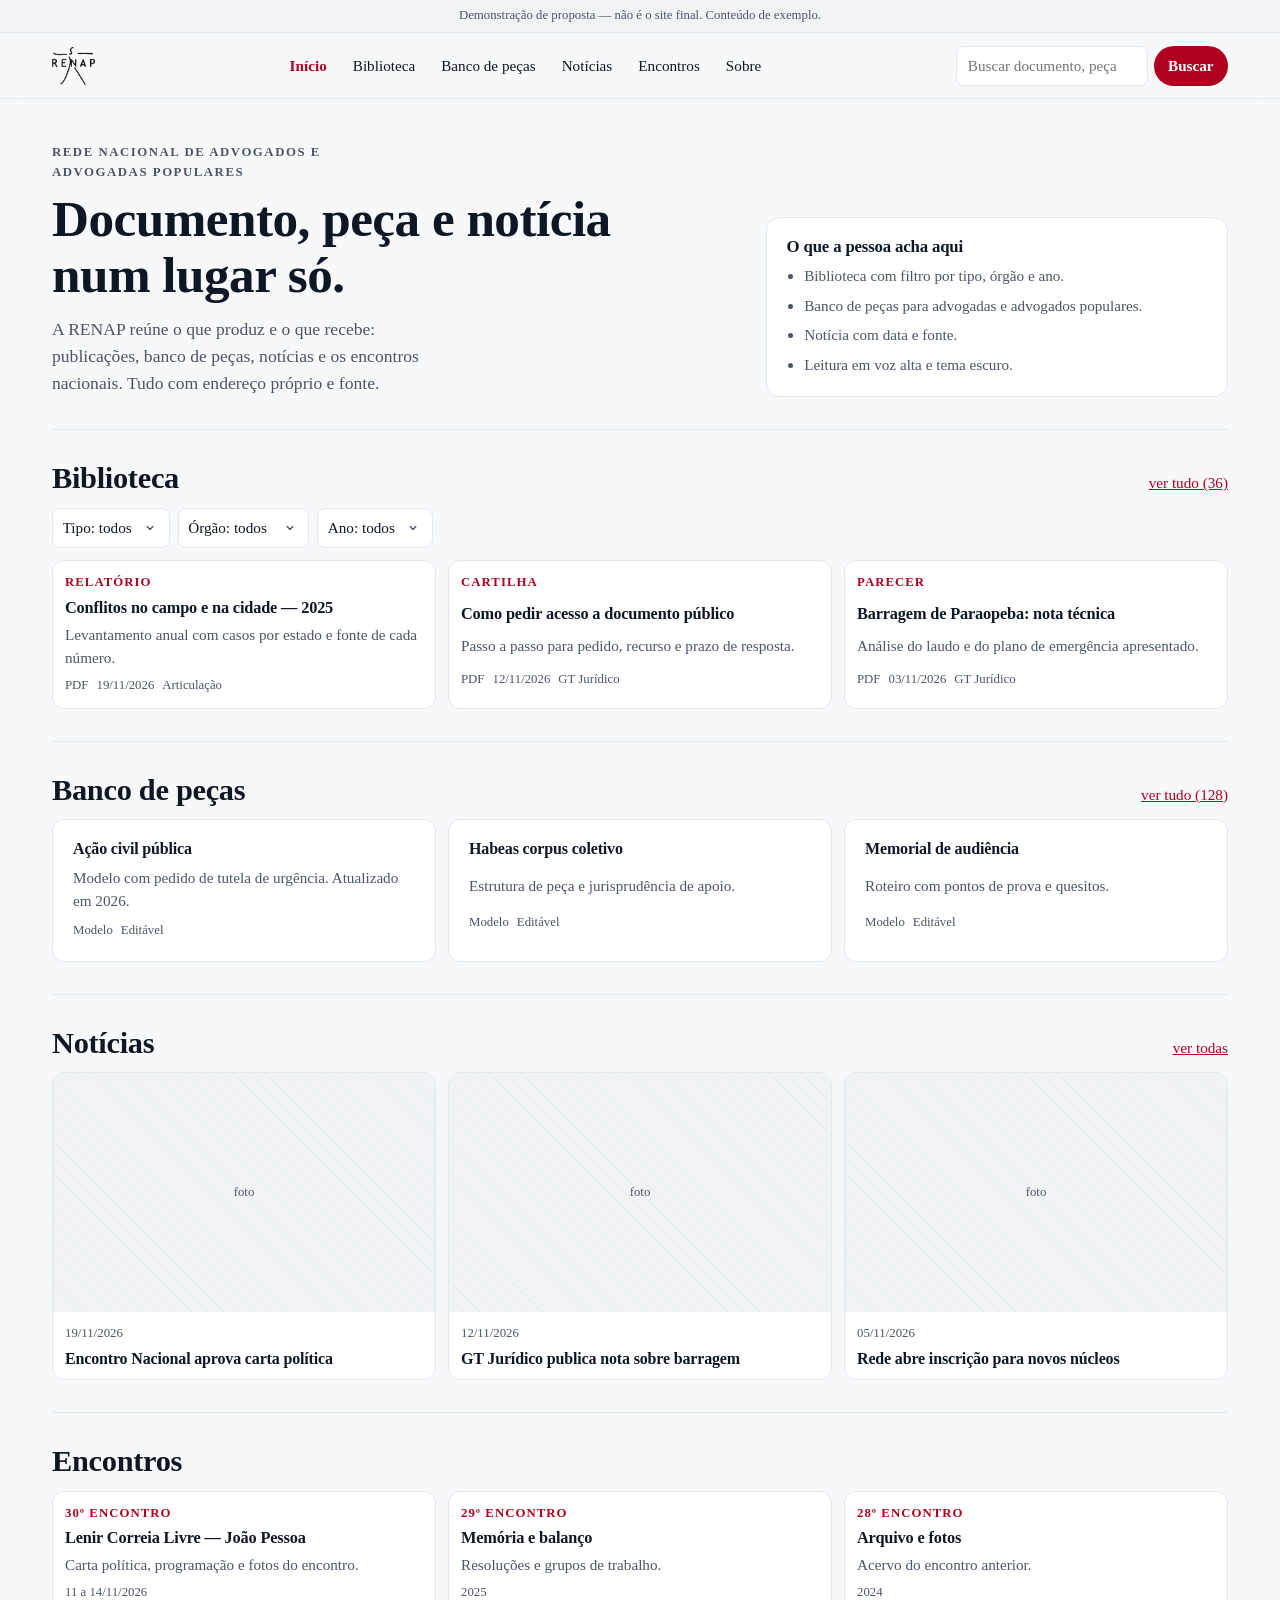
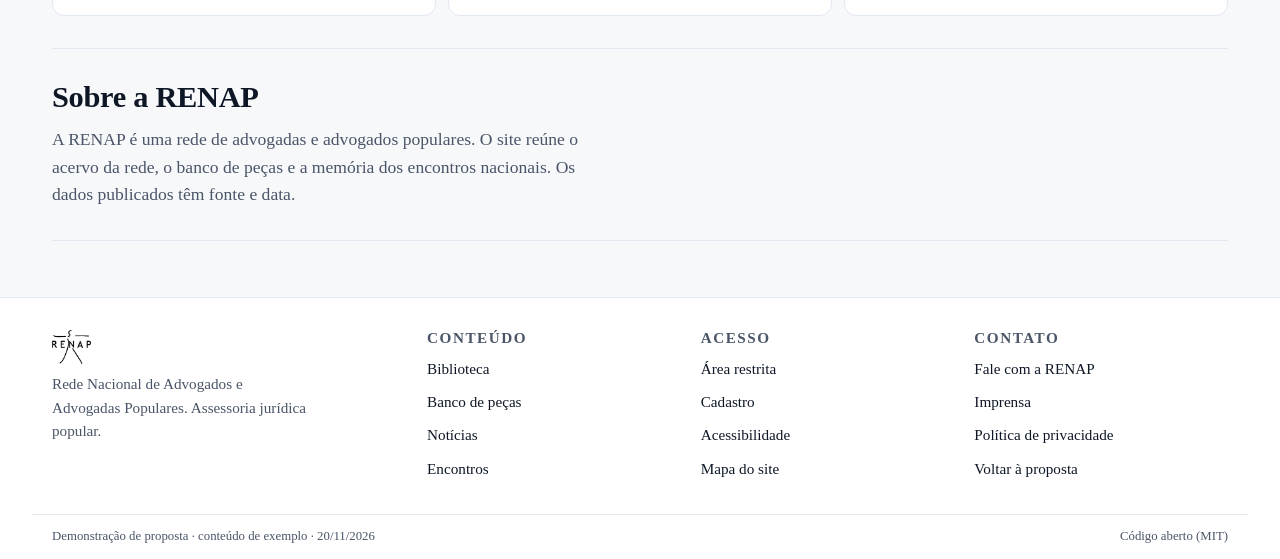
==== proposta-home.html @ 6e1b79f9 "Proposta de home no fim, com os requisitos medidos - nova página proposta-home.html: navbar com seis" ====
<!doctype html>
<html lang="pt-BR" data-theme="light">
<head>
<meta charset="utf-8" />
<meta name="viewport" content="width=device-width, initial-scale=1" />
<title>Proposta de home — RENAP</title>
<meta name="description" content="Demonstração de página inicial para o novo site da RENAP: navegação, biblioteca, banco de peças, notícias e rodapé." />
<link rel="icon" href="data:," />
<link rel="stylesheet" href="fontes/fontshare.css" />
<link rel="stylesheet" href="temas/temas.css" />
<link rel="stylesheet" href="temas/renap.css" />
<link rel="stylesheet" href="componentes/select.css" />

<style>
/* ═══ PROPOSTA DE HOME — demonstração ═════════════════════════════════════
   Por que existe: mostrar em uma página o que a proposta quer dizer com
   navegação, biblioteca, banco de peças e rodapé. Não é o site final.
   Tokens do design system; nada de cor solta. */
:root {
  --t-h1: clamp(1.9rem, 5vw, 3.2rem);
  --t-h2: clamp(1.3rem, 3vw, 1.9rem);
  --t-corpo: clamp(1rem, 2vw, 1.1rem);
  --t-peq: clamp(.85rem, 1.8vw, .95rem);
  --t-min: .8rem;
  --e1: 4px; --e2: 8px; --e3: 12px; --e4: 20px; --e5: 32px; --e6: 56px;
  --curva: cubic-bezier(.2, 0, 0, 1);
}
* { box-sizing: border-box; }
body {
  margin: 0; background: var(--cp-bg); color: var(--cp-text);
  font-size: var(--t-corpo); line-height: 1.55;
  font-family: var(--font-body);
}
h1, h2, h3 { font-family: var(--font-display); margin: 0; line-height: 1.1; letter-spacing: -.01em; }
p { margin: 0; }
a { color: var(--cp-primary); }
img { max-width: 100%; display: block; }
:focus-visible { outline: 3px solid var(--cp-focus); outline-offset: 3px; border-radius: 4px; }

.pular {
  position: absolute; left: -9999px; top: 8px; z-index: 100;
  background: var(--cp-primary); color: var(--cp-primary-ink);
  padding: 10px 16px; border-radius: 8px;
}
.pular:focus { left: 12px; }

/* Barra de aviso: o site está em revisão. */
.aviso-topo {
  background: var(--cp-surface-2); color: var(--cp-text-soft);
  font-size: var(--t-min); text-align: center; padding: 6px 12px;
  border-bottom: 1px solid var(--cp-border);
}

/* Navbar */
.topo {
  position: sticky; top: 0; z-index: 30;
  background: color-mix(in srgb, var(--cp-bg) 94%, transparent);
  border-bottom: 1px solid var(--cp-border);
  backdrop-filter: blur(8px);
}
.topo__interno {
  max-width: 76rem; margin: 0 auto; padding: var(--e3) var(--e4);
  display: flex; align-items: center; gap: var(--e4); flex-wrap: wrap;
}
.topo__marca { display: inline-flex; align-items: center; gap: var(--e2); text-decoration: none; color: var(--cp-text); }
.topo__marca img { height: 38px; width: auto; }
.topo__marca strong { font-family: var(--font-display); font-size: 1.05rem; }
.topo__links { display: none; gap: var(--e1); margin-left: auto; }
@media (min-width: 900px) { .topo__links { display: flex; } }
.topo__links a {
  color: var(--cp-text); text-decoration: none; font-size: var(--t-peq);
  padding: 9px 11px; border-radius: 8px;
}
.topo__links a:hover { background: var(--cp-surface-2); }
.topo__links a[aria-current="page"] { color: var(--cp-primary); font-weight: 700; }
.topo__acoes { display: flex; align-items: center; gap: var(--e2); margin-left: auto; }
.topo__busca { display: flex; align-items: center; gap: 6px; }
.topo__busca input {
  font: inherit; font-size: var(--t-peq); min-height: 40px; width: 12rem; max-width: 40vw;
  padding: .4rem .7rem; border: 1px solid var(--cp-border); border-radius: 8px;
  background-color: var(--cp-surface); color: var(--cp-text);
}
.topo__busca button, .botao {
  font: inherit; font-size: var(--t-peq); font-weight: 700; min-height: 40px;
  padding: .45rem .9rem; border-radius: 999px; border: 0; cursor: pointer;
  background: var(--cp-primary); color: var(--cp-primary-ink);
}
.botao.secundario { background: var(--cp-surface); color: var(--cp-text); border: 1px solid var(--cp-border); }
.topo__menu {
  font: inherit; min-height: 40px; width: 40px; border-radius: 8px;
  border: 1px solid var(--cp-border); background: var(--cp-surface); color: var(--cp-text);
  cursor: pointer;
}
@media (min-width: 900px) { .topo__menu { display: none; } }
.topo__gaveta { display: none; border-top: 1px solid var(--cp-border); padding: var(--e2) var(--e4); }
.topo__gaveta[data-aberta="true"] { display: grid; gap: 2px; }
.topo__gaveta a { text-decoration: none; color: var(--cp-text); padding: 10px 8px; border-radius: 8px; }
.topo__gaveta a:hover { background: var(--cp-surface-2); }

/* Conteúdo */
main { max-width: 76rem; margin: 0 auto; padding: var(--e5) var(--e4) var(--e6); }
.olho {
  font-size: var(--t-min); text-transform: uppercase; letter-spacing: .12em;
  color: var(--cp-text-soft); font-weight: 700; margin-bottom: var(--e2);
}
.hero { display: grid; gap: var(--e4); padding-bottom: var(--e5); border-bottom: 1px solid var(--cp-border); }
@media (min-width: 900px) { .hero { grid-template-columns: 1.2fr .8fr; align-items: end; } }
.hero h1 { font-size: var(--t-h1); max-width: 22ch; }
.hero p { color: var(--cp-text-soft); max-width: 46ch; margin-top: var(--e3); }
.hero__cartao {
  border: 1px solid var(--cp-border); border-radius: 14px; background: var(--cp-surface);
  padding: var(--e4);
}
.hero__cartao h2 { font-size: 1.05rem; margin-bottom: var(--e2); }
.hero__cartao ul { margin: 0; padding-left: 1.1rem; color: var(--cp-text-soft); font-size: var(--t-peq); display: grid; gap: 6px; }

.secao { padding: var(--e5) 0; border-bottom: 1px solid var(--cp-border); }
.secao__topo { display: flex; align-items: baseline; gap: var(--e3); flex-wrap: wrap; margin-bottom: var(--e3); }
.secao__topo h2 { font-size: var(--t-h2); }
.secao__topo a { font-size: var(--t-peq); margin-left: auto; }

/* Biblioteca: filtros + lista */
.filtros { display: flex; flex-wrap: wrap; gap: var(--e2); margin-bottom: var(--e3); }
.filtros select {
  font: inherit; font-size: var(--t-peq); min-height: 40px;
  padding: .4rem 2.25rem .4rem .6rem; border-radius: 8px;
  border: 1px solid var(--cp-border); background-color: var(--cp-surface); color: var(--cp-text);
}
.docs { display: grid; gap: var(--e3); }
@media (min-width: 700px) { .docs { grid-template-columns: repeat(2, minmax(0, 1fr)); } }
@media (min-width: 1050px) { .docs { grid-template-columns: repeat(3, minmax(0, 1fr)); } }
.doc {
  border: 1px solid var(--cp-border); border-radius: 12px; background: var(--cp-surface);
  padding: var(--e3); display: grid; gap: 6px; text-decoration: none; color: var(--cp-text);
  transition: border-color .18s var(--curva), transform .18s var(--curva);
}
.doc:hover { border-color: var(--cp-primary); transform: translateY(-1px); }
.doc__tipo {
  font-size: var(--t-min); font-weight: 700; letter-spacing: .08em; text-transform: uppercase;
  color: var(--cp-primary);
}
.doc h3 { font-size: 1.02rem; }
.doc p { font-size: var(--t-peq); color: var(--cp-text-soft); }
.doc__meta { font-size: var(--t-min); color: var(--cp-text-soft); display: flex; gap: var(--e2); flex-wrap: wrap; }

/* Notícias */
.noticias { display: grid; gap: var(--e3); }
@media (min-width: 800px) { .noticias { grid-template-columns: repeat(3, minmax(0, 1fr)); } }
.noticia {
  border: 1px solid var(--cp-border); border-radius: 12px; overflow: hidden;
  background: var(--cp-surface); display: grid; text-decoration: none; color: var(--cp-text);
}
.noticia__foto {
  aspect-ratio: 16 / 10; background: var(--cp-surface-2);
  background-image: repeating-linear-gradient(45deg, transparent 0 10px, color-mix(in srgb, var(--cp-border) 55%, transparent) 10px 11px);
  display: grid; place-items: center; color: var(--cp-text-soft); font-size: var(--t-min);
}
.noticia__corpo { padding: var(--e3); display: grid; gap: 6px; }
.noticia h3 { font-size: 1rem; }
.noticia span { font-size: var(--t-min); color: var(--cp-text-soft); }

/* Peças */
.pecas { display: grid; gap: var(--e3); }
@media (min-width: 800px) { .pecas { grid-template-columns: repeat(3, minmax(0, 1fr)); } }
.peca {
  border: 1px solid var(--cp-border); border-radius: 12px; background: var(--cp-surface);
  padding: var(--e4); display: grid; gap: var(--e2);
}
.peca h3 { font-size: 1rem; }
.peca p { font-size: var(--t-peq); color: var(--cp-text-soft); }

/* Rodapé */
.rodape { border-top: 1px solid var(--cp-border); background: var(--cp-surface); }
.rodape__interno {
  max-width: 76rem; margin: 0 auto; padding: var(--e5) var(--e4);
  display: grid; gap: var(--e4);
}
@media (min-width: 760px) { .rodape__interno { grid-template-columns: 1.4fr 1fr 1fr 1fr; } }
.rodape h3 { font-size: var(--t-peq); text-transform: uppercase; letter-spacing: .1em; color: var(--cp-text-soft); margin-bottom: var(--e2); }
.rodape ul { list-style: none; margin: 0; padding: 0; display: grid; gap: 6px; }
.rodape a { color: var(--cp-text); text-decoration: none; font-size: var(--t-peq); }
.rodape a:hover { text-decoration: underline; }
.rodape__base {
  border-top: 1px solid var(--cp-border);
  padding: var(--e3) var(--e4); max-width: 76rem; margin: 0 auto;
  font-size: var(--t-min); color: var(--cp-text-soft);
  display: flex; gap: var(--e3); flex-wrap: wrap; justify-content: space-between;
}
.rodape__marca { display: flex; align-items: center; gap: var(--e2); margin-bottom: var(--e2); }
.rodape__marca img { height: 34px; width: auto; }
</style>
</head>
<body>
<a class="pular" href="#conteudo">Pular para o conteúdo</a>

<p class="aviso-topo">Demonstração de proposta — não é o site final. Conteúdo de exemplo.</p>

<header class="topo">
  <div class="topo__interno">
    <a class="topo__marca" href="index.html">
      <img src="assets/logo-renap-claro.png" alt="RENAP" />
    </a>
    <nav class="topo__links" aria-label="Navegação principal">
      <a href="#" aria-current="page">Início</a>
      <a href="#biblioteca">Biblioteca</a>
      <a href="#pecas">Banco de peças</a>
      <a href="#noticias">Notícias</a>
      <a href="#encontros">Encontros</a>
      <a href="#sobre">Sobre</a>
    </nav>
    <div class="topo__acoes">
      <form class="topo__busca" role="search" onsubmit="return false;">
        <label for="busca" class="pular">Buscar no site</label>
        <input id="busca" type="search" placeholder="Buscar documento, peça ou notícia" />
        <button type="submit">Buscar</button>
      </form>
      <button class="topo__menu" type="button" data-menu aria-expanded="false" aria-controls="gaveta">☰</button>
    </div>
  </div>
  <div class="topo__gaveta" id="gaveta" data-aberta="false">
    <a href="#biblioteca">Biblioteca</a>
    <a href="#pecas">Banco de peças</a>
    <a href="#noticias">Notícias</a>
    <a href="#encontros">Encontros</a>
    <a href="#sobre">Sobre</a>
  </div>
</header>

<main id="conteudo">

  <section class="hero">
    <div>
      <p class="olho">Rede Nacional de Advogados e Advogadas Populares</p>
      <h1>Documento, peça e notícia num lugar só.</h1>
      <p>
        A RENAP reúne o que produz e o que recebe: publicações, banco de peças,
        notícias e os encontros nacionais. Tudo com endereço próprio e fonte.
      </p>
    </div>
    <div class="hero__cartao">
      <h2>O que a pessoa acha aqui</h2>
      <ul>
        <li>Biblioteca com filtro por tipo, órgão e ano.</li>
        <li>Banco de peças para advogadas e advogados populares.</li>
        <li>Notícia com data e fonte.</li>
        <li>Leitura em voz alta e tema escuro.</li>
      </ul>
    </div>
  </section>

  <section class="secao" id="biblioteca" aria-labelledby="titulo-biblioteca">
    <div class="secao__topo">
      <h2 id="titulo-biblioteca">Biblioteca</h2>
      <a href="#">ver tudo (36)</a>
    </div>
    <div class="filtros">
      <label class="pular" for="f-tipo">Tipo</label>
      <select id="f-tipo"><option>Tipo: todos</option><option>Cartilha</option><option>Relatório</option><option>Parecer</option></select>
      <label class="pular" for="f-orgao">Órgão</label>
      <select id="f-orgao"><option>Órgão: todos</option><option>Articulação</option><option>GT Jurídico</option><option>Comunicação</option></select>
      <label class="pular" for="f-ano">Ano</label>
      <select id="f-ano"><option>Ano: todos</option><option>2026</option><option>2025</option></select>
    </div>
    <div class="docs">
      <a class="doc" href="#">
        <span class="doc__tipo">Relatório</span>
        <h3>Conflitos no campo e na cidade — 2025</h3>
        <p>Levantamento anual com casos por estado e fonte de cada número.</p>
        <span class="doc__meta"><span>PDF</span><span>19/11/2026</span><span>Articulação</span></span>
      </a>
      <a class="doc" href="#">
        <span class="doc__tipo">Cartilha</span>
        <h3>Como pedir acesso a documento público</h3>
        <p>Passo a passo para pedido, recurso e prazo de resposta.</p>
        <span class="doc__meta"><span>PDF</span><span>12/11/2026</span><span>GT Jurídico</span></span>
      </a>
      <a class="doc" href="#">
        <span class="doc__tipo">Parecer</span>
        <h3>Barragem de Paraopeba: nota técnica</h3>
        <p>Análise do laudo e do plano de emergência apresentado.</p>
        <span class="doc__meta"><span>PDF</span><span>03/11/2026</span><span>GT Jurídico</span></span>
      </a>
    </div>
  </section>

  <section class="secao" id="pecas" aria-labelledby="titulo-pecas">
    <div class="secao__topo">
      <h2 id="titulo-pecas">Banco de peças</h2>
      <a href="#">ver tudo (128)</a>
    </div>
    <div class="pecas">
      <div class="peca"><h3>Ação civil pública</h3><p>Modelo com pedido de tutela de urgência. Atualizado em 2026.</p><span class="doc__meta"><span>Modelo</span><span>Editável</span></span></div>
      <div class="peca"><h3>Habeas corpus coletivo</h3><p>Estrutura de peça e jurisprudência de apoio.</p><span class="doc__meta"><span>Modelo</span><span>Editável</span></span></div>
      <div class="peca"><h3>Memorial de audiência</h3><p>Roteiro com pontos de prova e quesitos.</p><span class="doc__meta"><span>Modelo</span><span>Editável</span></span></div>
    </div>
  </section>

  <section class="secao" id="noticias" aria-labelledby="titulo-noticias">
    <div class="secao__topo">
      <h2 id="titulo-noticias">Notícias</h2>
      <a href="#">ver todas</a>
    </div>
    <div class="noticias">
      <a class="noticia" href="#"><div class="noticia__foto" role="img" aria-label="Foto de assembleia">foto</div><div class="noticia__corpo"><span>19/11/2026</span><h3>Encontro Nacional aprova carta política</h3></div></a>
      <a class="noticia" href="#"><div class="noticia__foto" role="img" aria-label="Foto de reunião">foto</div><div class="noticia__corpo"><span>12/11/2026</span><h3>GT Jurídico publica nota sobre barragem</h3></div></a>
      <a class="noticia" href="#"><div class="noticia__foto" role="img" aria-label="Foto de plenária">foto</div><div class="noticia__corpo"><span>05/11/2026</span><h3>Rede abre inscrição para novos núcleos</h3></div></a>
    </div>
  </section>

  <section class="secao" id="encontros" aria-labelledby="titulo-encontros">
    <div class="secao__topo"><h2 id="titulo-encontros">Encontros</h2></div>
    <div class="docs">
      <a class="doc" href="#"><span class="doc__tipo">30º Encontro</span><h3>Lenir Correia Livre — João Pessoa</h3><p>Carta política, programação e fotos do encontro.</p><span class="doc__meta"><span>11 a 14/11/2026</span></span></a>
      <a class="doc" href="#"><span class="doc__tipo">29º Encontro</span><h3>Memória e balanço</h3><p>Resoluções e grupos de trabalho.</p><span class="doc__meta"><span>2025</span></span></a>
      <a class="doc" href="#"><span class="doc__tipo">28º Encontro</span><h3>Arquivo e fotos</h3><p>Acervo do encontro anterior.</p><span class="doc__meta"><span>2024</span></span></a>
    </div>
  </section>

  <section class="secao" id="sobre" aria-labelledby="titulo-sobre">
    <div class="secao__topo"><h2 id="titulo-sobre">Sobre a RENAP</h2></div>
    <p style="max-width:60ch;color:var(--cp-text-soft)">
      A RENAP é uma rede de advogadas e advogados populares. O site reúne o acervo
      da rede, o banco de peças e a memória dos encontros nacionais. Os dados
      publicados têm fonte e data.
    </p>
  </section>

</main>

<footer class="rodape">
  <div class="rodape__interno">
    <div>
      <div class="rodape__marca">
        <img src="assets/logo-renap-claro.png" alt="RENAP" />
      </div>
      <p style="font-size:var(--t-peq);color:var(--cp-text-soft);max-width:34ch">
        Rede Nacional de Advogados e Advogadas Populares. Assessoria jurídica popular.
      </p>
    </div>
    <div>
      <h3>Conteúdo</h3>
      <ul>
        <li><a href="#biblioteca">Biblioteca</a></li>
        <li><a href="#pecas">Banco de peças</a></li>
        <li><a href="#noticias">Notícias</a></li>
        <li><a href="#encontros">Encontros</a></li>
      </ul>
    </div>
    <div>
      <h3>Acesso</h3>
      <ul>
        <li><a href="#">Área restrita</a></li>
        <li><a href="#">Cadastro</a></li>
        <li><a href="#">Acessibilidade</a></li>
        <li><a href="#">Mapa do site</a></li>
      </ul>
    </div>
    <div>
      <h3>Contato</h3>
      <ul>
        <li><a href="#">Fale com a RENAP</a></li>
        <li><a href="#">Imprensa</a></li>
        <li><a href="#">Política de privacidade</a></li>
        <li><a href="index.html">Voltar à proposta</a></li>
      </ul>
    </div>
  </div>
  <div class="rodape__base">
    <span>Demonstração de proposta · conteúdo de exemplo · 20/11/2026</span>
    <span>Código aberto (MIT)</span>
  </div>
</footer>

<script>
(function () {
  "use strict";
  var botao = document.querySelector("[data-menu]");
  var gaveta = document.getElementById("gaveta");
  if (botao && gaveta) {
    botao.addEventListener("click", function () {
      var aberta = gaveta.dataset.aberta === "true";
      gaveta.dataset.aberta = String(!aberta);
      botao.setAttribute("aria-expanded", String(!aberta));
    });
  }
})();
</script>
</body>
</html>
---- temas/temas.css ----
/*
 * TEMAS DO CONTROLE POPULAR
 *
 * Copiado de `apps/web/app/globals.css` do portal. Cada tema é um
 * conjunto de tokens `--cp-*` aplicado por `data-theme` no <html>.
 * Troque os valores para a sua marca; mantenha os NOMES dos tokens,
 * que são o contrato dos componentes.
 *
 * Ordem: :root (padrão claro) → 8 temas → variantes de daltonismo.
 */

/* Tokens padrão (tema claro). Todo o resto herda daqui. */
:root {
  --cp-bg: #f7f8fa;
  --cp-surface: #ffffff;
  --cp-surface-2: #f0f2f6;
  --cp-text: #0e1726;
  --cp-text-soft: #4a5568;
  --cp-primary: #12467b;
  --cp-primary-ink: #ffffff;
  --cp-accent: #0e8f6e;
  --cp-accent-ink: #ffffff;
  /* Cor de zona 3 (Judiciário) e 4 (Ambiental). Antes só existiam como
     literal de fallback em `lib/zonas.ts` (`var(--cp-secondary, #7c3aed)`),
     ou seja: a variável NUNCA foi definida e o roxo nunca passou por tema.
     Medido em 2026-08-07 — o #7c3aed reprovava em dois dos três temas
     (2,99:1 sobre a surface do escuro; 5,70:1 no alto contraste, que exige
     7:1). Verde está tomado pelo `--cp-accent` e azul pelo `--cp-primary`,
     daí o ocre da zona ambiental. */
  --cp-secondary: #6d28d9; /* 7,10:1 sobre a surface */
  --cp-secondary-ink: #ffffff;
  --cp-tertiary: #8a5300; /* 6,33:1 sobre a surface */
  --cp-tertiary-ink: #ffffff;
  --cp-border: #e2e8f0;
  --cp-alert: #c0392b;
  --cp-focus: #12467b;

  /* Tokens dos 3 Eixos Temáticos (WCAG AA >= 4.5:1 sobre surface #ffffff) */
  --cp-eixo-direitos: #c0392b;
  --cp-eixo-direitos-ink: #ffffff;
  --cp-eixo-terra: #1b6348;
  --cp-eixo-terra-ink: #ffffff;
  --cp-eixo-estado: #1e3a8a;
  --cp-eixo-estado-ink: #ffffff;
  /* Glow neon do hero narrativo (plano de identidade visual, Fase 1).
     É o ÚNICO valor da proposta Bulcão/neon fora dos tokens medidos — e
     é estritamente decorativo (sombra, nunca canal de informação). */
  --cp-glow: rgba(18, 70, 123, 0.22);
  --cp-bw: 1px;
  --cp-tscale: 1;

  /* EIXO DA PILHA FLUTUANTE (dono, 01/11/2026) ───────────────────────────
     Os três botões redondos do canto inferior esquerdo — rádio, pata do
     companheiro e Seu Nonô — têm de ficar no MESMO eixo vertical, com o
     centro de cada um em cima desta linha. Antes o alinhamento saía de uma
     coincidência de contas (rádio `left-5` + 48/2 = 44; pata `1.375rem` +
     44/2 = 44; FAB `left-4` + 56/2 = 44): mudar o tamanho de um deles
     desalinhava os três sem aviso. Cada container agora calcula
     `left: calc(var(--cp-pilha-centro) - metade-da-própria-largura)`.
     Mexeu no diâmetro de um botão? Só a metade dele muda aqui. */
  --cp-pilha-centro: 2.75rem;

  /* Ordinal chart ramp (--cp-ord-1 = heaviest tier .. -4 = lightest).
     The proposition types are ORDINAL, not nominal: a Projeto de Lei
     outweighs an Indicação 15:1, so the tier order carries meaning and
     the color has to show it. One monotone-lightness ramp drifting
     navy -> blue -> teal -> olive, so "darker = worth more points" is
     readable without consulting the legend.
     Steps validated with the dataviz palette validator against this
     theme's surface: CVD separation (protan/deutan, Machado 2009 @1.0)
     and the normal-vision floor both PASS on every adjacent pair.
     Light's --cp-ord-4 sits at 2.44:1 on white -- above the 2:1 ordinal
     light-end floor but under 3:1, which obliges the visible per-segment
     labels and the table view that RankingVereadores always ships. */
  --cp-ord-1: #102f5e;
  --cp-ord-2: #186aa8;
  --cp-ord-3: #1fa08b;
  --cp-ord-4: #a8ac30;
  /* Ink that stays legible ON a filled segment of the matching step. */
  --cp-ord-1-ink: #ffffff;
  --cp-ord-2-ink: #ffffff;
  --cp-ord-3-ink: #ffffff;
  --cp-ord-4-ink: #14160a;
  /* Recessive chart chrome: gridlines/tracks sit behind the data. */
  --cp-chart-track: #eef1f5;
  --cp-chart-grid: #e2e8f0;
}

/* Tema Claro — azul institucional e branco. */
[data-theme="light"] {
  color-scheme: light;
}

/* Tema Escuro — azul-noite e grafite. */
[data-theme="dark"] {
  --cp-bg: #0b1220;
  --cp-surface: #141c2b;
  --cp-surface-2: #1b2536;
  --cp-text: #e6eaf0;
  --cp-text-soft: #a0aec0;
  --cp-primary: #4a90d9;
  --cp-primary-ink: #08111e;
  --cp-accent: #2fbf9a;
  --cp-accent-ink: #06231c;
  /* Escolhidas contra a surface #141c2b, não clareadas do tema claro: o
     #7c3aed dava 2,99:1 aqui, abaixo de qualquer piso. */
  --cp-secondary: #a78bfa; /* 6,27:1 */
  --cp-secondary-ink: #0d0618;
  --cp-tertiary: #e0a458; /* 7,82:1 */
  --cp-tertiary-ink: #1a1206;
  --cp-border: #26303f;
  --cp-alert: #e5736a;
  --cp-focus: #4a90d9;
  --cp-glow: rgba(255, 32, 197, 0.28);

  /* Tokens dos 3 Eixos Temáticos (WCAG AA >= 4.5:1 sobre surface #141c2b) */
  --cp-eixo-direitos: #f87171;
  --cp-eixo-direitos-ink: #1a0808;
  --cp-eixo-terra: #34d399;
  --cp-eixo-terra-ink: #042017;
  --cp-eixo-estado: #60a5fa;
  --cp-eixo-estado-ink: #081b33;

  /* Dark steps are SELECTED, not an automatic flip of the light ramp:
     re-stepped brighter against #141c2b so every step clears 3:1, while
     keeping the light ramp's relative order within the teal/olive pair
     (darkening the olive collapsed it into the teal -- measured, not
     guessed). All adjacent pairs PASS CVD and the normal-vision floor. */
  --cp-ord-1: #84b4ec;
  --cp-ord-2: #2183cc;
  --cp-ord-3: #0fa085;
  --cp-ord-4: #c9c74e;
  --cp-ord-1-ink: #06111f;
  --cp-ord-2-ink: #ffffff;
  --cp-ord-3-ink: #04160f;
  --cp-ord-4-ink: #16150a;
  --cp-chart-track: #1b2536;
  --cp-chart-grid: #26303f;
}

/* Tema Pequi — laranja-pequi e quase-preto quente (padrão do portal). */
[data-theme="pequi"] {
  --cp-bg: #0d0b08;
  --cp-surface: #171310;
  --cp-surface-2: #1e1915;
  --cp-text: #f7f0e6;
  --cp-text-soft: #cbbda9;
  --cp-primary: #f2701d; /* laranja-pequi — a cor da marca */
  --cp-primary-ink: #140d06;
  --cp-accent: #e4b33c; /* amarelo-candeia — os versos */
  --cp-accent-ink: #1a1408;
  --cp-secondary: #a78bfa;  /* 6,79:1 — herdado do dark, reme aqui */
  --cp-secondary-ink: #0d0618;
  --cp-tertiary: #e0a458;   /* 8,46:1 */
  --cp-tertiary-ink: #1a1206;
  --cp-border: #3a3129;
  --cp-alert: #e5736a;      /* 6,15:1 */
  --cp-focus: #e4b33c;      /* 9,51:1 — anel de foco bem visível no quente */
  --cp-glow: rgba(242, 112, 29, 0.22);

  /* Tokens dos 3 Eixos Temáticos (WCAG AA >= 4.5:1 sobre surface #171310) */
  --cp-eixo-direitos: #ff7a59;
  --cp-eixo-direitos-ink: #1a0d08;
  --cp-eixo-terra: #4ade80;
  --cp-eixo-terra-ink: #05200b;
  --cp-eixo-estado: #7dd3fc;
  --cp-eixo-estado-ink: #081d2c;

  /* Rampa ordinal: os quatro steps do dark passam contra a surface quente
     (medido acima). Ordem relativa preservada — não é flip automático. */
  --cp-ord-1: #84b4ec;
  --cp-ord-2: #2183cc;
  --cp-ord-3: #0fa085;
  --cp-ord-4: #c9c74e;
  --cp-ord-1-ink: #06111f;
  --cp-ord-2-ink: #ffffff;
  --cp-ord-3-ink: #04160f;
  --cp-ord-4-ink: #16150a;
  --cp-chart-track: #1e1915;
  --cp-chart-grid: #2e2620;
}

/* Tema Cerrado — terracota e amarelo-ipê. */
[data-theme="cerrado"] {
  --cp-bg: #1a1208;
  --cp-surface: #231a0f;
  --cp-surface-2: #2c2114;
  --cp-text: #f5e6d0;
  --cp-text-soft: #c4a882;
  --cp-primary: #c97b5a; /* terracota — Cerrado */
  --cp-primary-ink: #1a0e06;
  --cp-accent: #3a6b35; /* verde-serra — Mata Atlântica */
  --cp-accent-ink: #ffffff;
  --cp-secondary: #ffc300; /* amarelo-ipê */
  --cp-secondary-ink: #1a1400;
  --cp-tertiary: #2a7fac; /* azul-pantanal */
  --cp-tertiary-ink: #ffffff;
  --cp-border: #3d2e1e;
  --cp-alert: #c4121a; /* vermelho-folia */
  --cp-focus: #ffc300;
  --cp-glow: rgba(201, 123, 90, 0.25);

  /* Tokens dos 3 Eixos Temáticos (WCAG AA >= 4.5:1 sobre surface #231a0f) */
  --cp-eixo-direitos: #e05d44;
  --cp-eixo-direitos-ink: #1a0a05;
  --cp-eixo-terra: #4ade80;
  --cp-eixo-terra-ink: #04200b;
  --cp-eixo-estado: #60a5fa;
  --cp-eixo-estado-ink: #081b33;
  --cp-ord-1: #c97b5a;
  --cp-ord-2: #3a6b35;
  --cp-ord-3: #2a7fac;
  --cp-ord-4: #ffc300;
  --cp-ord-1-ink: #1a0e06;
  --cp-ord-2-ink: #ffffff;
  --cp-ord-3-ink: #ffffff;
  --cp-ord-4-ink: #1a1400;
  --cp-chart-track: #2c2114;
  --cp-chart-grid: #3d2e1e;
}

/* Tema Mata Atlântica — verde-serra e dourado. */
[data-theme="mata-atlantica"] {
  --cp-bg: #0a1208;
  --cp-surface: #111a0f;
  --cp-surface-2: #182114;
  --cp-text: #e8f0e4;
  --cp-text-soft: #a8c4a0;
  --cp-primary: #3a6b35; /* verde-serra */
  --cp-primary-ink: #ffffff;
  --cp-accent: #ffd700; /* dourado-mico */
  --cp-accent-ink: #1a1800;
  --cp-secondary: #ff6b6b; /* rosa-flamboyant */
  --cp-secondary-ink: #1a0505;
  --cp-tertiary: #2a7fac; /* azul-pantanal */
  --cp-tertiary-ink: #ffffff;
  --cp-border: #253320;
  --cp-alert: #c4121a;
  --cp-focus: #ffd700;
  --cp-glow: rgba(58, 107, 53, 0.25);

  /* Tokens dos 3 Eixos Temáticos (WCAG AA >= 4.5:1 sobre surface #111a0f) */
  --cp-eixo-direitos: #ff6b6b;
  --cp-eixo-direitos-ink: #1a0505;
  --cp-eixo-terra: #4ade80;
  --cp-eixo-terra-ink: #04200b;
  --cp-eixo-estado: #60a5fa;
  --cp-eixo-estado-ink: #081b33;
  --cp-ord-1: #3a6b35;
  --cp-ord-2: #2a7fac;
  --cp-ord-3: #ffd700;
  --cp-ord-4: #ff6b6b;
  --cp-ord-1-ink: #ffffff;
  --cp-ord-2-ink: #ffffff;
  --cp-ord-3-ink: #1a1800;
  --cp-ord-4-ink: #1a0505;
  --cp-chart-track: #182114;
  --cp-chart-grid: #253320;
}

/* Tema Caatinga — âmbar e sol do sertão. */
[data-theme="caatinga"] {
  --cp-bg: #161007;
  --cp-surface: #1e170c;
  --cp-surface-2: #271f12;
  --cp-text: #f7ede1;
  --cp-text-soft: #cbb696;
  --cp-primary: #d97724; /* âmbar-mandacaru */
  --cp-primary-ink: #180e04;
  --cp-accent: #2e8b57; /* verde-palma */
  --cp-accent-ink: #ffffff;
  --cp-secondary: #eab308; /* amarelo sol do sertão */
  --cp-secondary-ink: #1a1400;
  --cp-tertiary: #38bdf8; /* azul céu do sertão */
  --cp-tertiary-ink: #081d2c;
  --cp-border: #382b19;
  --cp-alert: #dc2626;
  --cp-focus: #eab308;
  --cp-glow: rgba(217, 119, 36, 0.25);

  /* Tokens dos 3 Eixos Temáticos (WCAG AA >= 4.5:1 sobre surface #1e170c) */
  --cp-eixo-direitos: #ea580c;
  --cp-eixo-direitos-ink: #ffffff;
  --cp-eixo-terra: #4ade80;
  --cp-eixo-terra-ink: #04200b;
  --cp-eixo-estado: #60a5fa;
  --cp-eixo-estado-ink: #081b33;
  --cp-ord-1: #d97724;
  --cp-ord-2: #2e8b57;
  --cp-ord-3: #38bdf8;
  --cp-ord-4: #eab308;
  --cp-ord-1-ink: #180e04;
  --cp-ord-2-ink: #ffffff;
  --cp-ord-3-ink: #081d2c;
  --cp-ord-4-ink: #1a1400;
  --cp-chart-track: #271f12;
  --cp-chart-grid: #382b19;
}

/* Tema Pantanal — azul-águas e tuiuiú. */
[data-theme="pantanal"] {
  --cp-bg: #071318;
  --cp-surface: #0e1e24;
  --cp-surface-2: #162930;
  --cp-text: #e0f2fe;
  --cp-text-soft: #93c5fd;
  --cp-primary: #0284c7; /* azul-pantanal */
  --cp-primary-ink: #ffffff;
  --cp-accent: #10b981; /* verde vitória-régia */
  --cp-accent-ink: #042017;
  --cp-secondary: #f59e0b; /* dourado-tuiuiú */
  --cp-secondary-ink: #1a1400;
  --cp-tertiary: #06b6d4; /* turquesa corixo */
  --cp-tertiary-ink: #042017;
  --cp-border: #1e3a47;
  --cp-alert: #ef4444;
  --cp-focus: #38bdf8;
  --cp-glow: rgba(2, 132, 199, 0.25);

  /* Tokens dos 3 Eixos Temáticos (WCAG AA >= 4.5:1 sobre surface #0e1e24) */
  --cp-eixo-direitos: #f87171;
  --cp-eixo-direitos-ink: #1a0808;
  --cp-eixo-terra: #34d399;
  --cp-eixo-terra-ink: #042017;
  --cp-eixo-estado: #60a5fa;
  --cp-eixo-estado-ink: #081b33;
  --cp-ord-1: #0284c7;
  --cp-ord-2: #10b981;
  --cp-ord-3: #06b6d4;
  --cp-ord-4: #f59e0b;
  --cp-ord-1-ink: #ffffff;
  --cp-ord-2-ink: #042017;
  --cp-ord-3-ink: #042017;
  --cp-ord-4-ink: #1a1400;
  --cp-chart-track: #162930;
  --cp-chart-grid: #1e3a47;
}

/* Tema Alto contraste — preto e branco puro. */
[data-theme="high-contrast"] {
  --cp-bg: #ffffff;
  --cp-surface: #ffffff;
  --cp-surface-2: #ffffff;
  --cp-text: #000000;
  --cp-text-soft: #000000;
  --cp-primary: #0000cc;
  --cp-primary-ink: #ffffff;
  --cp-accent: #006644;
  --cp-accent-ink: #ffffff;
  /* Piso deste tema é 7:1, não 4,5:1 — o #7c3aed dava 5,70:1 e reprovava. */
  --cp-secondary: #4c1d95; /* 10,95:1 */
  --cp-secondary-ink: #ffffff;
  --cp-tertiary: #6b3f00; /* 8,99:1 */
  --cp-tertiary-ink: #ffffff;
  --cp-border: #000000;
  /* ⟲ 13/08, revisão de onboarding: os dois valores abaixo eram os únicos
     tokens deste tema que ninguém tinha medido contra a régua que o
     próprio tema promete (7:1 para texto). Medido nesta revisão contra
     `--cp-bg`/`--cp-surface` (#ffffff, os dois iguais aqui) com a fórmula
     de luminância relativa do WCAG:

     `--cp-alert` era #cc0000 = 5,89:1 — abaixo do piso de 7:1 do próprio
     tema, embora passasse no piso genérico de 4,5:1 que ninguém aqui
     pede. Usado como TEXTO em ~40 telas (selo de violação legal, CTA de
     denúncia) e como FUNDO com texto branco em cima
     (`direitos-em-movimento/denuncia/Facilitador.tsx`) — escurecer ajuda
     as duas leituras ao mesmo tempo, porque o branco fixo do texto vira
     mais contrastante quanto mais escuro o fundo. #990000 = 8,92:1.

     `--cp-focus` era #ffd500 = 1,42:1 contra o fundo branco — o anel de
     foco mais visível do site (WCAG pede só 3:1 para indicador de UI,
     não 7:1) ficava quase invisível bem no tema feito para quem precisa
     MAIS dele. #806a00 = 5,28:1, ainda na família "amarelo/dourado" que
     o comentário abaixo documenta como escolha proposital do tema. */
  --cp-alert: #990000; /* 8,92:1 sobre a surface (texto E fundo) */
  --cp-focus: #806a00; /* 5,28:1 sobre a surface — WCAG 1.4.11 pede 3:1 */
  --cp-bw: 2px;
  /* Alto contraste não tem glow: decorativo nenhum sobrevive aqui. */
  --cp-glow: transparent;

  /* Tokens dos 3 Eixos Temáticos (WCAG AAA >= 7:1 sobre surface #ffffff) */
  --cp-eixo-direitos: #990000; /* 8,92:1 */
  --cp-eixo-direitos-ink: #ffffff;
  --cp-eixo-terra: #005a2e;    /* 8,15:1 */
  --cp-eixo-terra-ink: #ffffff;
  --cp-eixo-estado: #000080;   /* 13,10:1 */
  --cp-eixo-estado-ink: #ffffff;

  /* High-contrast keeps the same navy->olive tier order but pushes every
     step to >=7:1 on white, so the ramp reads as maximum contrast rather
     than as a gradient. Separation here is carried by the 2px black
     segment outlines and the direct labels (see .cp-ord-seg below), not
     by hue alone -- the whole point of this theme. */
  --cp-ord-1: #001a66;
  --cp-ord-2: #0000cc;
  --cp-ord-3: #006644;
  --cp-ord-4: #4a4a00;
  --cp-ord-1-ink: #ffffff;
  --cp-ord-2-ink: #ffffff;
  --cp-ord-3-ink: #ffffff;
  --cp-ord-4-ink: #ffffff;
  --cp-chart-track: #ffffff;
  --cp-chart-grid: #000000;
}

/* Variante para daltonismo (data-cvd="on") */
[data-theme="dark"][data-cvd="on"] {
  --cp-accent: #3987e5; /* 4,69:1 sobre a surface escura */
  --cp-accent-ink: #06111f;
  --cp-alert: #d95926; /* 4,39:1 sobre a surface escura */
}

/* Variante para daltonismo (data-cvd="on") */
[data-theme="pequi"][data-cvd="on"] {
  --cp-accent: #3987e5; /* 5,08:1 sobre #171310 */
  --cp-accent-ink: #06111f;
  --cp-alert: #d95926; /* 4,76:1 sobre #171310 */
}

/* Variante para daltonismo (data-cvd="on") */
[data-theme="high-contrast"][data-cvd="on"] {
  --cp-accent: #004c77; /* 9,13:1 sobre branco */
  --cp-accent-ink: #ffffff;
  --cp-alert: #8f3000; /* 8,11:1 sobre branco */
}

/* Variante para daltonismo (data-cvd="on") */
[data-theme="cerrado"][data-cvd="on"] {
  --cp-accent: #2a7fac; /* azul-pantanal, 4,58:1 sobre #231a0f */
  --cp-accent-ink: #ffffff;
  --cp-alert: #d95926; /* laranja-avermelhado, 4,52:1 sobre #231a0f */
}

/* Variante para daltonismo (data-cvd="on") */
[data-theme="mata-atlantica"][data-cvd="on"] {
  --cp-accent: #2a7fac; /* azul-pantanal, 4,62:1 sobre #111a0f */
  --cp-accent-ink: #ffffff;
  --cp-alert: #d95926; /* laranja-avermelhado, 4,48:1 sobre #111a0f */
}

/* Variante para daltonismo (data-cvd="on") */
[data-theme="caatinga"][data-cvd="on"] {
  --cp-accent: #38bdf8; /* azul céu, 6,10:1 sobre #1e170c */
  --cp-accent-ink: #081d2c;
  --cp-alert: #f97316; /* laranja alerta, 5,12:1 sobre #1e170c */
}

/* Variante para daltonismo (data-cvd="on") */
[data-theme="pantanal"][data-cvd="on"] {
  --cp-accent: #f59e0b; /* dourado, 6,85:1 sobre #0e1e24 */
  --cp-accent-ink: #1a1400;
  --cp-alert: #f97316; /* laranja alerta, 5,42:1 sobre #0e1e24 */
}

/* Dica ao navegador para desenhar lista de <select> e barras */
:root,
[data-theme="light"] {
  color-scheme: light;
}
[data-theme]:not([data-theme="light"]) {
  color-scheme: dark;
}
---- temas/renap.css ----
﻿/* â•â•â• MARCA RENAP â€” CAMADA SOBRE O DESIGN SYSTEM â•â•â•â•â•â•â•â•â•â•â•â•â•â•â•â•â•â•â•â•â•â•â•â•â•â•â•
   O design system do Controle Popular (temas/temas.css) Ã© a base. Aqui sÃ³
   trocamos o VALOR de dois tokens, como o prÃ³prio sistema manda: o nome do
   token Ã© o contrato, o valor muda por marca.

   A cor primÃ¡ria da RENAP Ã© vermelha. O vermelho muda de tom conforme o
   fundo, senÃ£o reprova no contraste:
     - fundos claros:  #b00020  (6,5:1 sobre #f7f8fa; branco sobre ele 7,3:1)
     - fundos escuros: #f2666a  (4,8:1 sobre #0d0b08; tinta escura 5,3:1)
     - alto contraste: #990000  (8,9:1 sobre branco, o piso de 7:1 do tema)
   Medido em docs/medir-contraste.py. NÃ£o troque sem remedir.
   â•â•â•â•â•â•â•â•â•â•â•â•â•â•â•â•â•â•â•â•â•â•â•â•â•â•â•â•â•â•â•â•â•â•â•â•â•â•â•â•â•â•â•â•â•â•â•â•â•â•â•â•â•â•â•â•â•â•â•â•â•â•â•â•â•â•â•â•â•â•â•â•â• */

:root,
[data-theme="light"] {
  --cp-primary: #b00020;
  --cp-primary-ink: #ffffff;
  --cp-focus: #b00020;
}

[data-theme="dark"],
[data-theme="pequi"],
[data-theme="cerrado"],
[data-theme="mata-atlantica"],
[data-theme="caatinga"],
[data-theme="pantanal"] {
  --cp-primary: #f2666a;
  --cp-primary-ink: #1a0505;
}

[data-theme="high-contrast"] {
  --cp-primary: #990000;
  --cp-primary-ink: #ffffff;
  --cp-focus: #990000;
}

/* Tema Brasil — verde e amarelo, pedido do dono em 20/11/2026.
   Verde escuro de fundo para o texto longo continuar legível; o amarelo é a
   primária. Contraste medido em docs/medir-contraste.py. */
[data-theme="brasil"] {
  color-scheme: dark;
  --cp-bg: #0b3d2e;
  --cp-surface: #104a37;
  --cp-surface-2: #14573f;
  --cp-text: #fdf6e3;
  --cp-text-soft: #cfe3b8;
  --cp-primary: #ffd700;
  --cp-primary-ink: #12250f;
  --cp-accent: #009c3b;
  --cp-accent-ink: #ffffff;
  --cp-border: #1d6b4f;
  --cp-alert: #ff9d7a;
  --cp-focus: #ffd700;
}
---- componentes/select.css ----
/* ═══ SELECT COM RESPIRO NA SETA ══════════════════════════════════════════
   A seta nativa do <select> fica a 2–4 px da borda direita e parece colada.
   Aqui o controle perde a seta do sistema, ganha um chevron SVG e 12 px de
   folga (`right .75rem`), com 36 px de área de texto (`padding-right`).

   Uso:
     <link rel="stylesheet" href="componentes/select.css">
     <select>…</select>

   Quem já desenha o próprio ícone marca `class="appearance-none"` e fica de
   fora — não recebe um segundo chevron.

   Ao estilizar o campo no seu site, use `background-color` (não o atalho
   `background`, que apaga o chevron) e não zere o `padding-right`.
   ══════════════════════════════════════════════════════════════════════════ */

select:not(.appearance-none) {
  appearance: none;
  -webkit-appearance: none;
  background-image: url("data:image/svg+xml,%3Csvg xmlns='http://www.w3.org/2000/svg' viewBox='0 0 20 20'%3E%3Cpath d='M6 8l4 4 4-4' fill='none' stroke='%238a94a6' stroke-width='2' stroke-linecap='round' stroke-linejoin='round'/%3E%3C/svg%3E");
  background-repeat: no-repeat;
  background-position: right 0.75rem center;
  background-size: 0.85rem 0.85rem;
  padding-right: 2.25rem;
}

[data-theme="light"] select:not(.appearance-none) {
  background-image: url("data:image/svg+xml,%3Csvg xmlns='http://www.w3.org/2000/svg' viewBox='0 0 20 20'%3E%3Cpath d='M6 8l4 4 4-4' fill='none' stroke='%234a5568' stroke-width='2' stroke-linecap='round' stroke-linejoin='round'/%3E%3C/svg%3E");
}

[data-theme="high-contrast"] select:not(.appearance-none) {
  background-image: url("data:image/svg+xml,%3Csvg xmlns='http://www.w3.org/2000/svg' viewBox='0 0 20 20'%3E%3Cpath d='M6 8l4 4 4-4' fill='none' stroke='%23000000' stroke-width='2' stroke-linecap='round' stroke-linejoin='round'/%3E%3C/svg%3E");
}

/* A lista aberta é pintada pelo navegador; sem isto, tema escuro vira texto
   claro sobre branco. `color-scheme` (em temas.css) também ajuda. */
select option {
  background-color: var(--cp-surface);
  color: var(--cp-text);
}
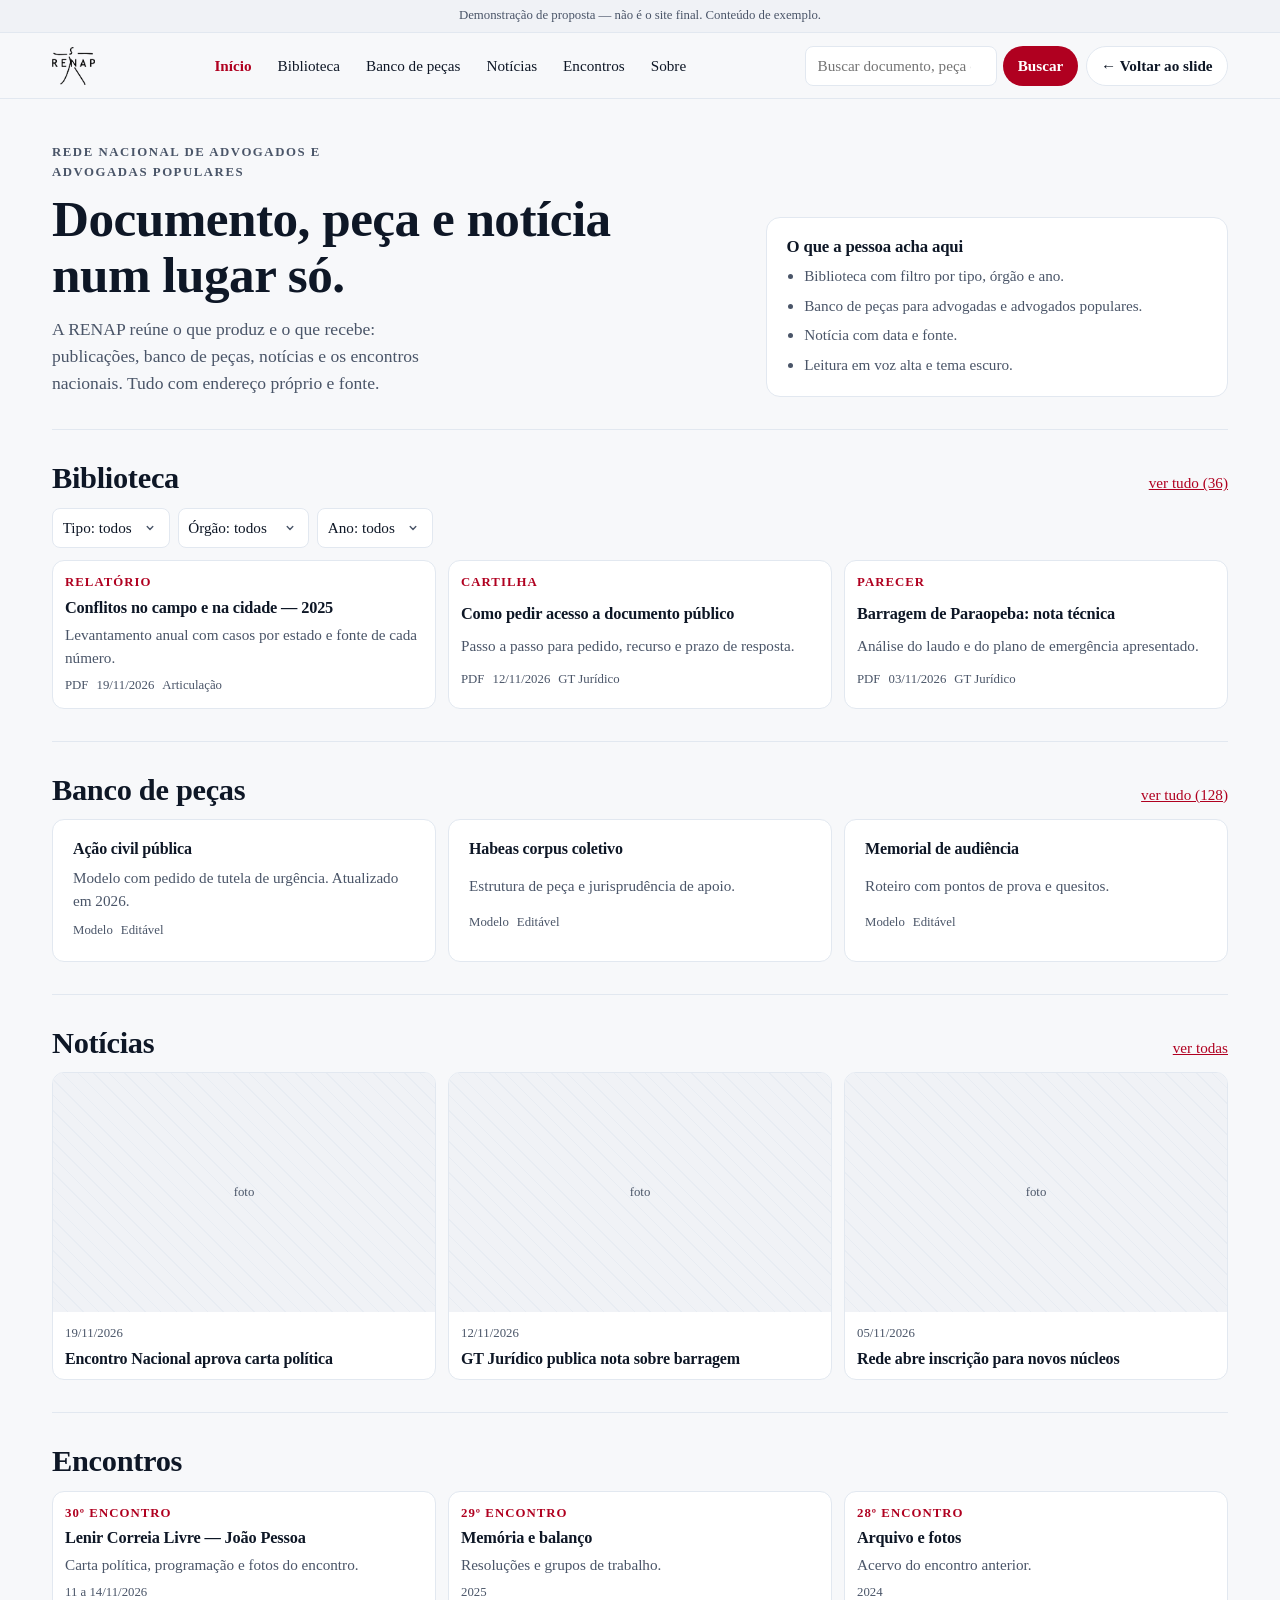
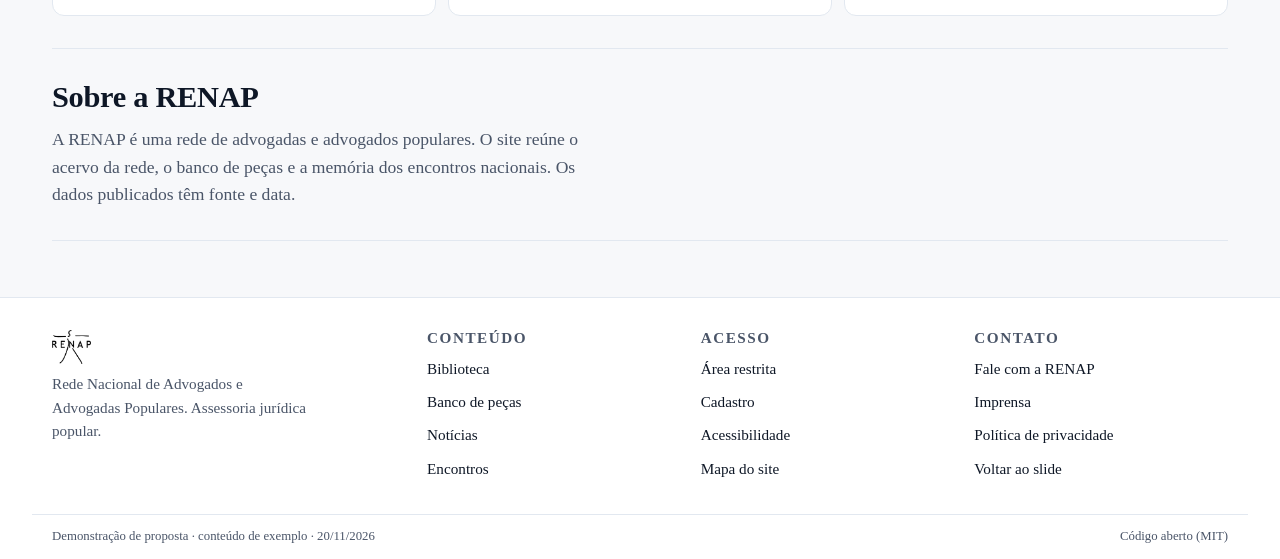
==== commit c8ede675: "Links das galerias no laboratório e botão de volta ao slide - anexo G ganha quatro botões: React Bit" ====
--- a/proposta-home.html
+++ b/proposta-home.html
@@ -86,6 +86,9 @@
   background: var(--cp-primary); color: var(--cp-primary-ink);
 }
 .botao.secundario { background: var(--cp-surface); color: var(--cp-text); border: 1px solid var(--cp-border); }
+a.botao { display: inline-flex; align-items: center; gap: 6px; text-decoration: none; }
+a.botao.secundario { border-color: var(--cp-border); }
+a.botao:hover { border-color: var(--cp-primary); color: var(--cp-primary); }
 .topo__menu {
   font: inherit; min-height: 40px; width: 40px; border-radius: 8px;
   border: 1px solid var(--cp-border); background: var(--cp-surface); color: var(--cp-text);
@@ -197,7 +200,7 @@
 
 <header class="topo">
   <div class="topo__interno">
-    <a class="topo__marca" href="index.html">
+    <a class="topo__marca" href="index.html#28">
       <img src="assets/logo-renap-claro.png" alt="RENAP" />
     </a>
     <nav class="topo__links" aria-label="Navegação principal">
@@ -214,6 +217,7 @@
         <input id="busca" type="search" placeholder="Buscar documento, peça ou notícia" />
         <button type="submit">Buscar</button>
       </form>
+      <a class="botao secundario" href="index.html#28">← Voltar ao slide</a>
       <button class="topo__menu" type="button" data-menu aria-expanded="false" aria-controls="gaveta">☰</button>
     </div>
   </div>
@@ -361,7 +365,7 @@
         <li><a href="#">Fale com a RENAP</a></li>
         <li><a href="#">Imprensa</a></li>
         <li><a href="#">Política de privacidade</a></li>
-        <li><a href="index.html">Voltar à proposta</a></li>
+        <li><a href="index.html#28">Voltar ao slide</a></li>
       </ul>
     </div>
   </div>
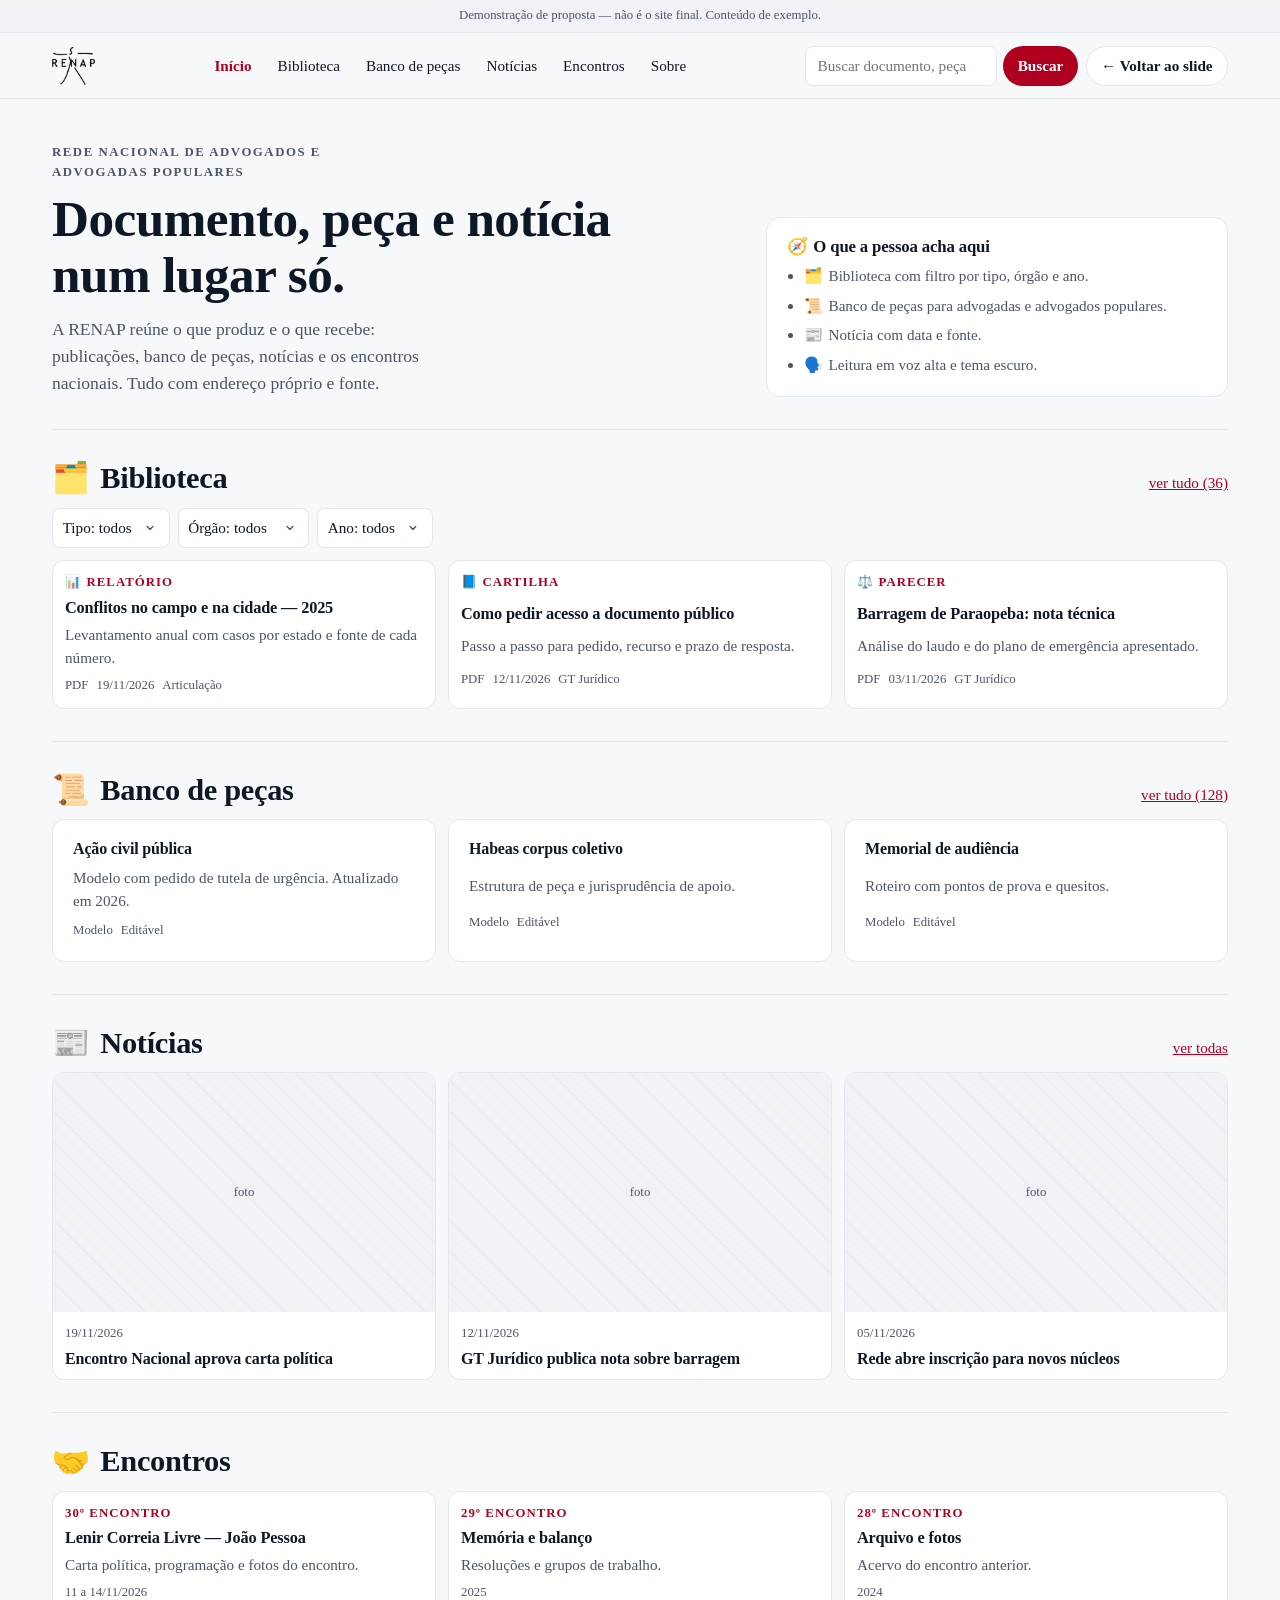
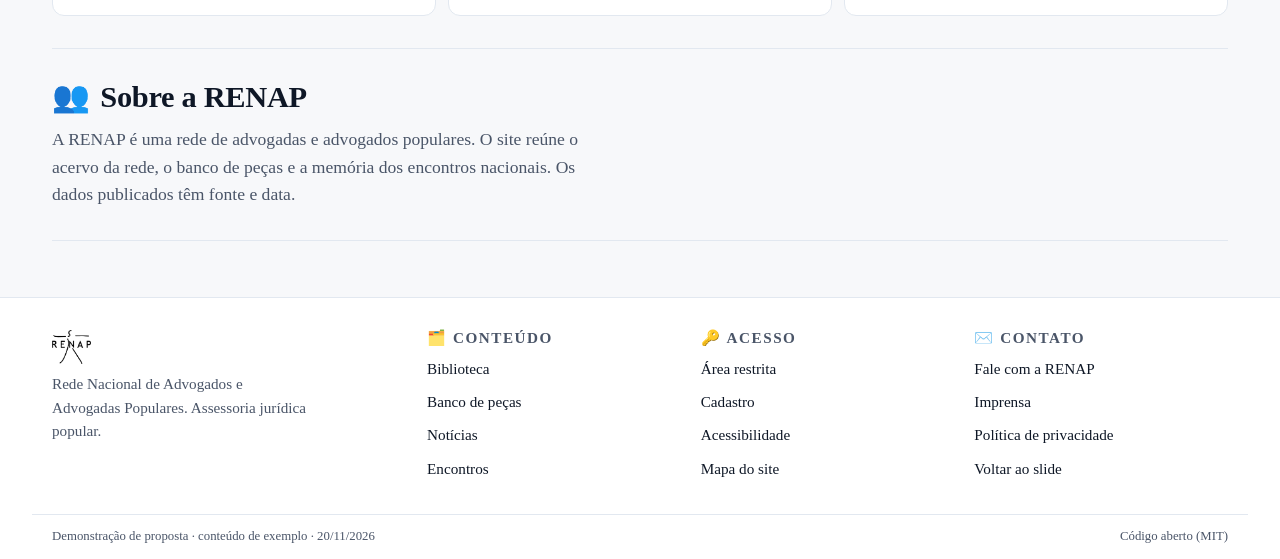
==== commit 39b824d5: "Emoji nos cartões, nas telas 17 e 18 e na proposta de home - sigilo (🌐 🔒 👥 🕵️), verba (✅ 🕒), cinco d" ====
--- a/proposta-home.html
+++ b/proposta-home.html
@@ -26,6 +26,7 @@
   --curva: cubic-bezier(.2, 0, 0, 1);
 }
 * { box-sizing: border-box; }
+.emoji { margin-right: .35em; font-style: normal; }
 body {
   margin: 0; background: var(--cp-bg); color: var(--cp-text);
   font-size: var(--t-corpo); line-height: 1.55;
@@ -242,19 +243,19 @@
       </p>
     </div>
     <div class="hero__cartao">
-      <h2>O que a pessoa acha aqui</h2>
+      <h2><span class="emoji" aria-hidden="true">🧭</span>O que a pessoa acha aqui</h2>
       <ul>
-        <li>Biblioteca com filtro por tipo, órgão e ano.</li>
-        <li>Banco de peças para advogadas e advogados populares.</li>
-        <li>Notícia com data e fonte.</li>
-        <li>Leitura em voz alta e tema escuro.</li>
+        <li><span class="emoji" aria-hidden="true">🗂️</span>Biblioteca com filtro por tipo, órgão e ano.</li>
+        <li><span class="emoji" aria-hidden="true">📜</span>Banco de peças para advogadas e advogados populares.</li>
+        <li><span class="emoji" aria-hidden="true">📰</span>Notícia com data e fonte.</li>
+        <li><span class="emoji" aria-hidden="true">🗣️</span>Leitura em voz alta e tema escuro.</li>
       </ul>
     </div>
   </section>
 
   <section class="secao" id="biblioteca" aria-labelledby="titulo-biblioteca">
     <div class="secao__topo">
-      <h2 id="titulo-biblioteca">Biblioteca</h2>
+      <h2 id="titulo-biblioteca"><span class="emoji" aria-hidden="true">🗂️</span>Biblioteca</h2>
       <a href="#">ver tudo (36)</a>
     </div>
     <div class="filtros">
@@ -267,19 +268,19 @@
     </div>
     <div class="docs">
       <a class="doc" href="#">
-        <span class="doc__tipo">Relatório</span>
+        <span class="doc__tipo"><span class="emoji" aria-hidden="true">📊</span>Relatório</span>
         <h3>Conflitos no campo e na cidade — 2025</h3>
         <p>Levantamento anual com casos por estado e fonte de cada número.</p>
         <span class="doc__meta"><span>PDF</span><span>19/11/2026</span><span>Articulação</span></span>
       </a>
       <a class="doc" href="#">
-        <span class="doc__tipo">Cartilha</span>
+        <span class="doc__tipo"><span class="emoji" aria-hidden="true">📘</span>Cartilha</span>
         <h3>Como pedir acesso a documento público</h3>
         <p>Passo a passo para pedido, recurso e prazo de resposta.</p>
         <span class="doc__meta"><span>PDF</span><span>12/11/2026</span><span>GT Jurídico</span></span>
       </a>
       <a class="doc" href="#">
-        <span class="doc__tipo">Parecer</span>
+        <span class="doc__tipo"><span class="emoji" aria-hidden="true">⚖️</span>Parecer</span>
         <h3>Barragem de Paraopeba: nota técnica</h3>
         <p>Análise do laudo e do plano de emergência apresentado.</p>
         <span class="doc__meta"><span>PDF</span><span>03/11/2026</span><span>GT Jurídico</span></span>
@@ -289,7 +290,7 @@
 
   <section class="secao" id="pecas" aria-labelledby="titulo-pecas">
     <div class="secao__topo">
-      <h2 id="titulo-pecas">Banco de peças</h2>
+      <h2 id="titulo-pecas"><span class="emoji" aria-hidden="true">📜</span>Banco de peças</h2>
       <a href="#">ver tudo (128)</a>
     </div>
     <div class="pecas">
@@ -301,7 +302,7 @@
 
   <section class="secao" id="noticias" aria-labelledby="titulo-noticias">
     <div class="secao__topo">
-      <h2 id="titulo-noticias">Notícias</h2>
+      <h2 id="titulo-noticias"><span class="emoji" aria-hidden="true">📰</span>Notícias</h2>
       <a href="#">ver todas</a>
     </div>
     <div class="noticias">
@@ -312,7 +313,7 @@
   </section>
 
   <section class="secao" id="encontros" aria-labelledby="titulo-encontros">
-    <div class="secao__topo"><h2 id="titulo-encontros">Encontros</h2></div>
+    <div class="secao__topo"><h2 id="titulo-encontros"><span class="emoji" aria-hidden="true">🤝</span>Encontros</h2></div>
     <div class="docs">
       <a class="doc" href="#"><span class="doc__tipo">30º Encontro</span><h3>Lenir Correia Livre — João Pessoa</h3><p>Carta política, programação e fotos do encontro.</p><span class="doc__meta"><span>11 a 14/11/2026</span></span></a>
       <a class="doc" href="#"><span class="doc__tipo">29º Encontro</span><h3>Memória e balanço</h3><p>Resoluções e grupos de trabalho.</p><span class="doc__meta"><span>2025</span></span></a>
@@ -321,7 +322,7 @@
   </section>
 
   <section class="secao" id="sobre" aria-labelledby="titulo-sobre">
-    <div class="secao__topo"><h2 id="titulo-sobre">Sobre a RENAP</h2></div>
+    <div class="secao__topo"><h2 id="titulo-sobre"><span class="emoji" aria-hidden="true">👥</span>Sobre a RENAP</h2></div>
     <p style="max-width:60ch;color:var(--cp-text-soft)">
       A RENAP é uma rede de advogadas e advogados populares. O site reúne o acervo
       da rede, o banco de peças e a memória dos encontros nacionais. Os dados
@@ -342,7 +343,7 @@
       </p>
     </div>
     <div>
-      <h3>Conteúdo</h3>
+      <h3><span class="emoji" aria-hidden="true">🗂️</span>Conteúdo</h3>
       <ul>
         <li><a href="#biblioteca">Biblioteca</a></li>
         <li><a href="#pecas">Banco de peças</a></li>
@@ -351,7 +352,7 @@
       </ul>
     </div>
     <div>
-      <h3>Acesso</h3>
+      <h3><span class="emoji" aria-hidden="true">🔑</span>Acesso</h3>
       <ul>
         <li><a href="#">Área restrita</a></li>
         <li><a href="#">Cadastro</a></li>
@@ -360,7 +361,7 @@
       </ul>
     </div>
     <div>
-      <h3>Contato</h3>
+      <h3><span class="emoji" aria-hidden="true">✉️</span>Contato</h3>
       <ul>
         <li><a href="#">Fale com a RENAP</a></li>
         <li><a href="#">Imprensa</a></li>
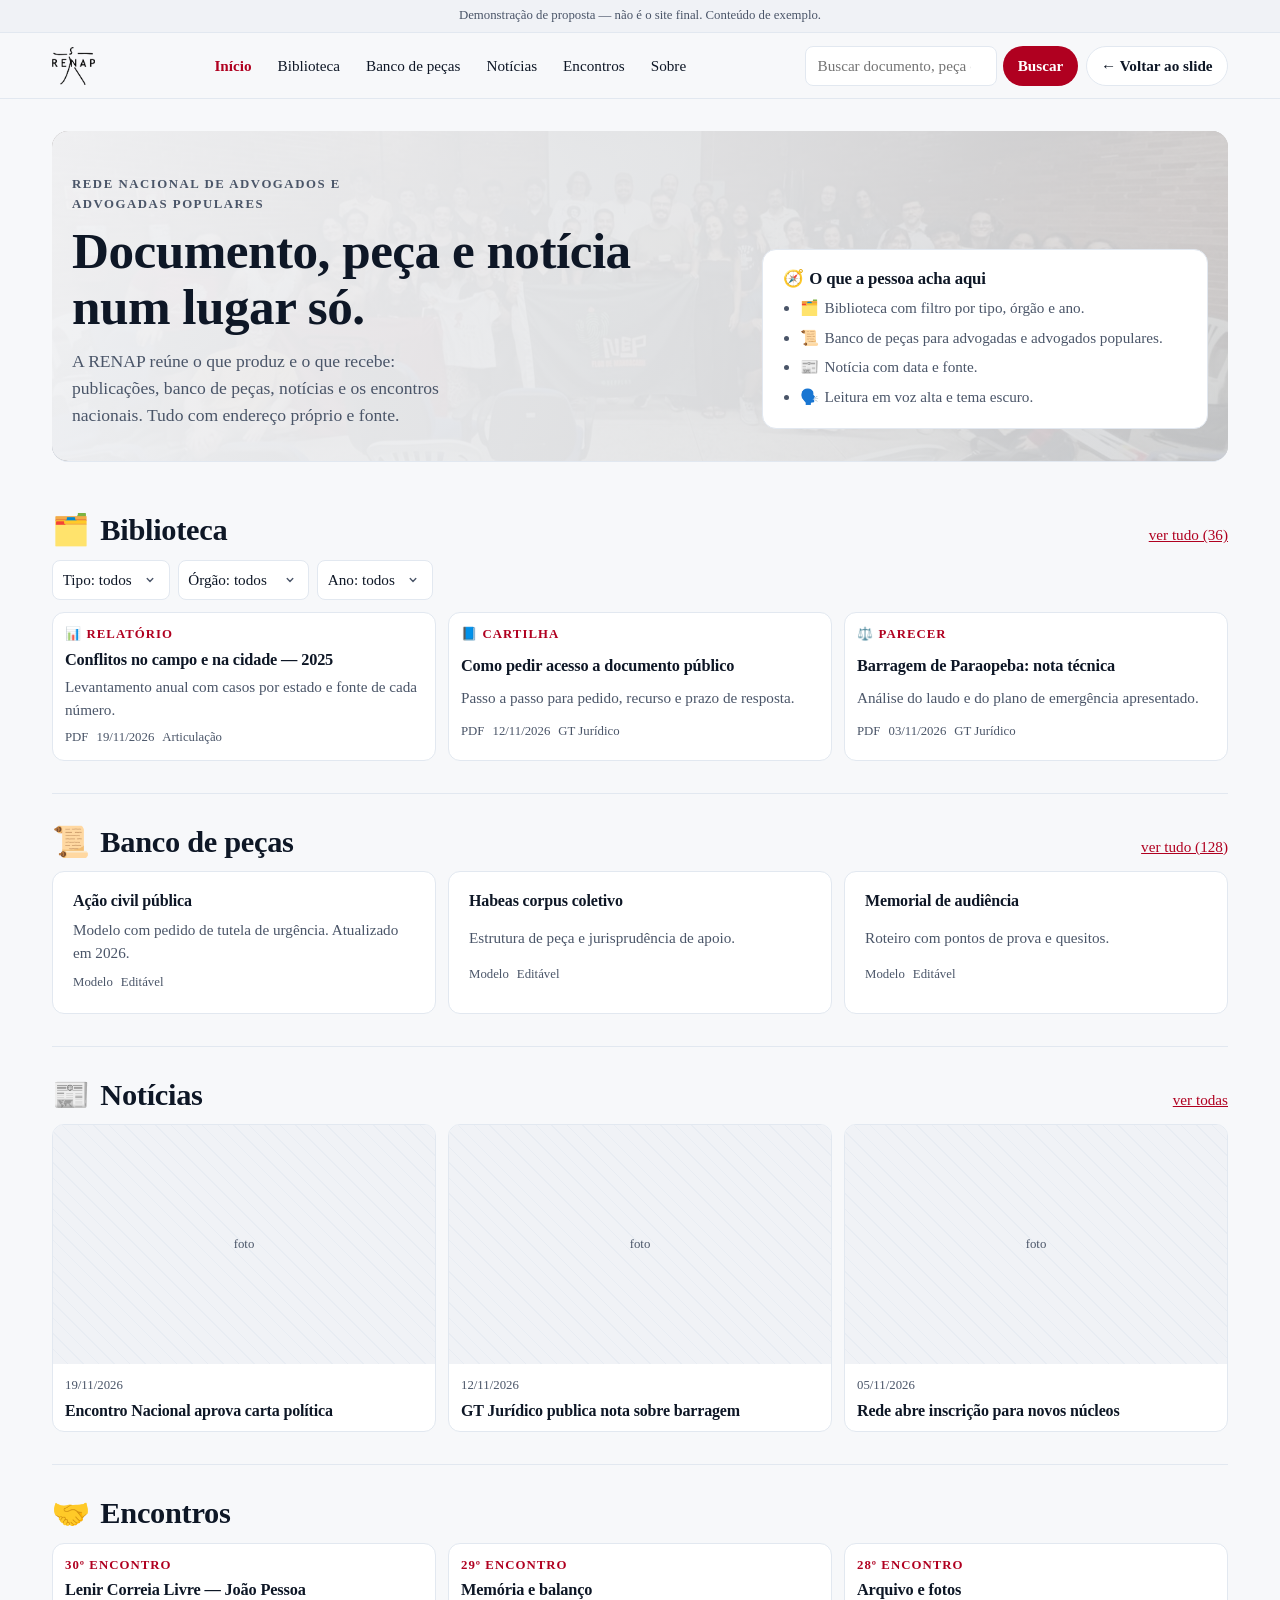
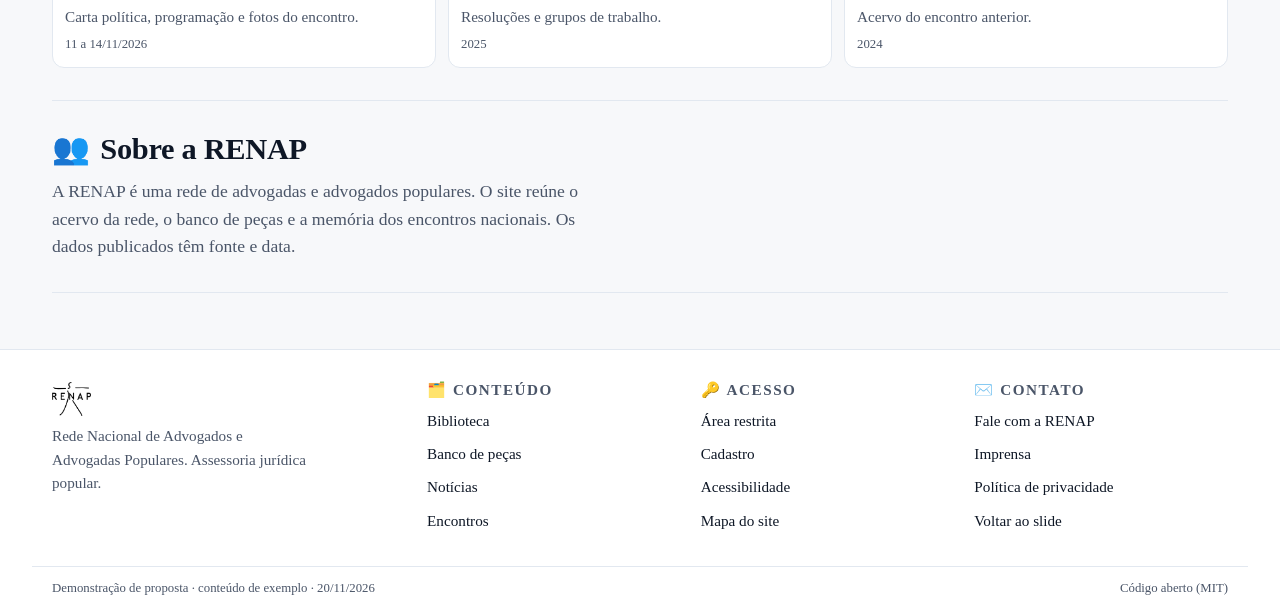
==== commit acae5e04: "Fotos de fundo na capa, no fecho e no hero da home - docs/preparar-fundos.py reduz as originais de 6" ====
--- a/proposta-home.html
+++ b/proposta-home.html
@@ -100,6 +100,27 @@
 .topo__gaveta[data-aberta="true"] { display: grid; gap: 2px; }
 .topo__gaveta a { text-decoration: none; color: var(--cp-text); padding: 10px 8px; border-radius: 8px; }
 .topo__gaveta a:hover { background: var(--cp-surface-2); }
+
+/* Foto de fundo do hero: brilho baixo, véu do papel por cima. */
+.hero {
+  position: relative; overflow: hidden; border-radius: 16px;
+  padding: var(--e5) var(--e4); margin-bottom: var(--e4);
+  border-bottom: 0;
+}
+.hero::before {
+  content: ""; position: absolute; inset: 0; z-index: 0; pointer-events: none;
+  background: url("assets/fundo/home-hero.jpg") center / cover no-repeat;
+  filter: brightness(.6) saturate(.8);
+  opacity: .5;
+}
+.hero::after {
+  content: ""; position: absolute; inset: 0; z-index: 0; pointer-events: none;
+  background: linear-gradient(100deg,
+    color-mix(in srgb, var(--cp-bg) 92%, transparent) 0%,
+    color-mix(in srgb, var(--cp-bg) 76%, transparent) 60%,
+    color-mix(in srgb, var(--cp-bg) 55%, transparent) 100%);
+}
+.hero > * { position: relative; z-index: 1; }
 
 /* Conteúdo */
 main { max-width: 76rem; margin: 0 auto; padding: var(--e5) var(--e4) var(--e6); }
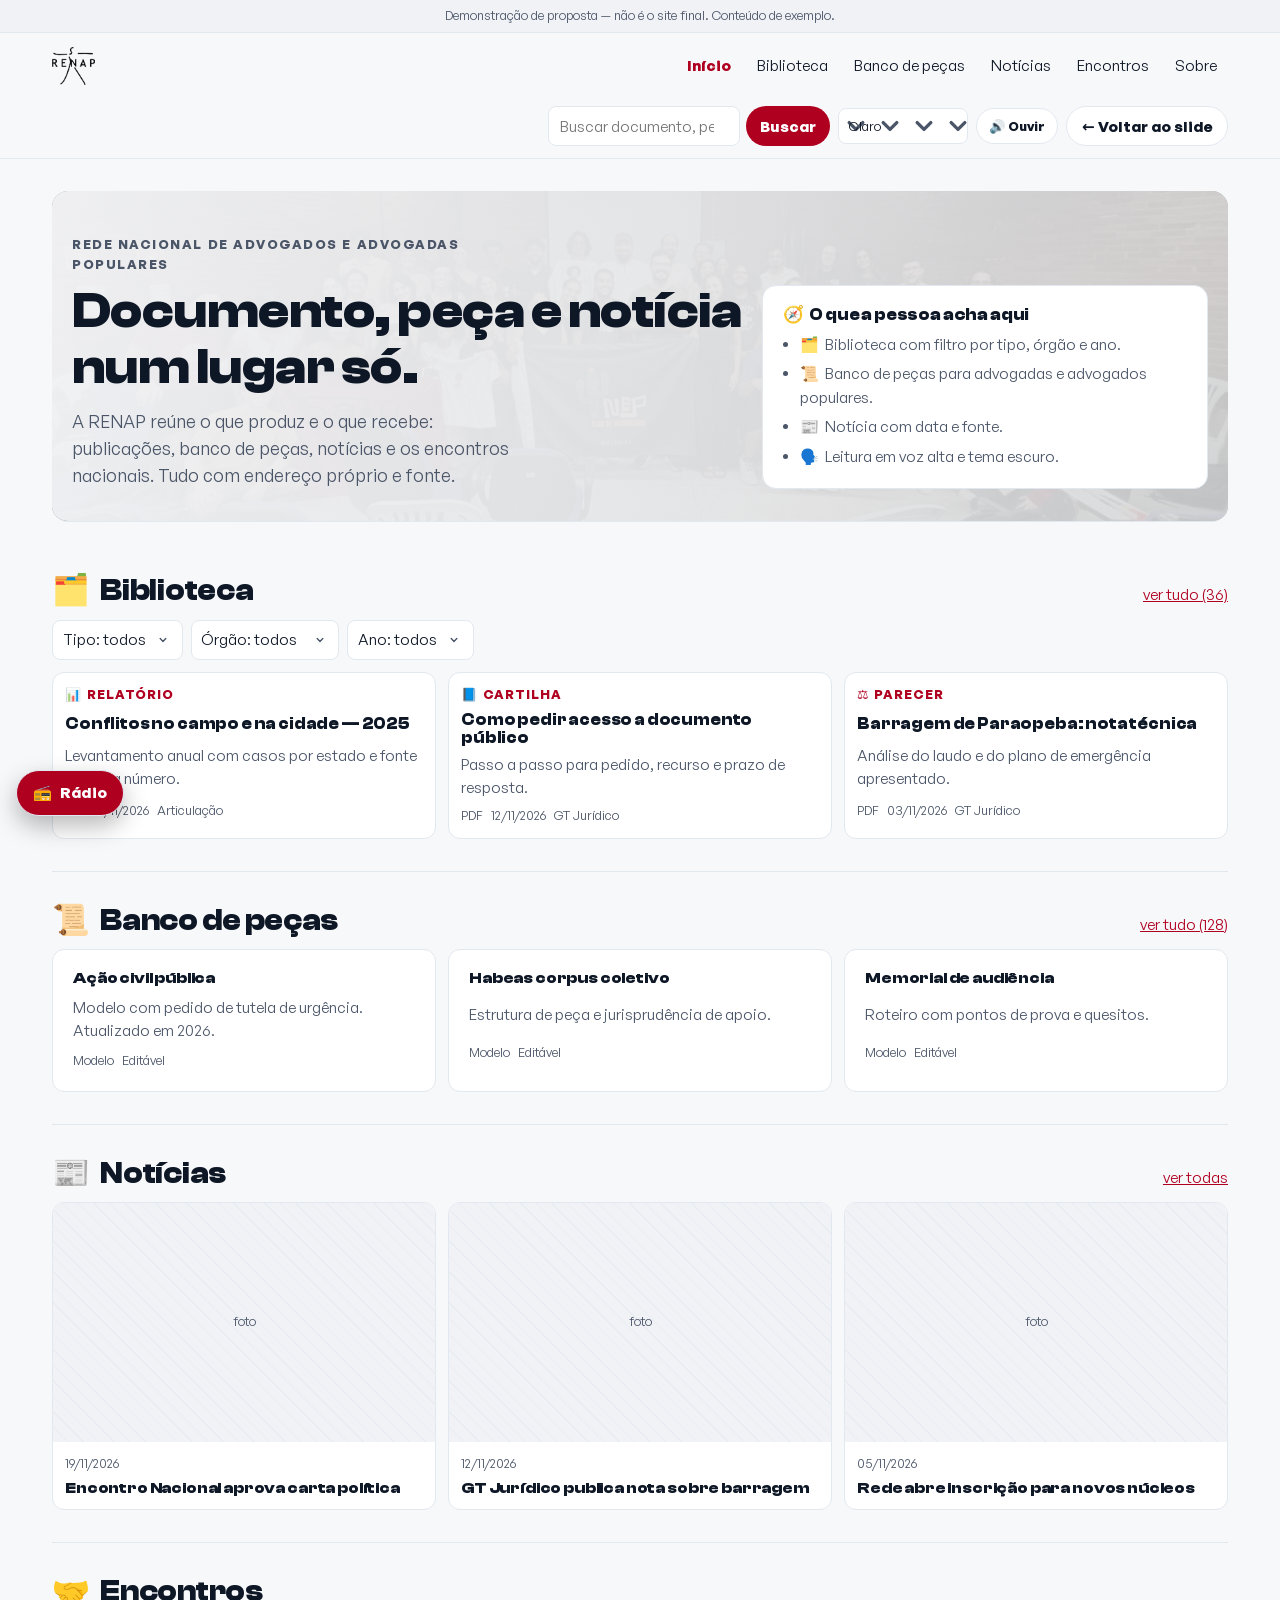
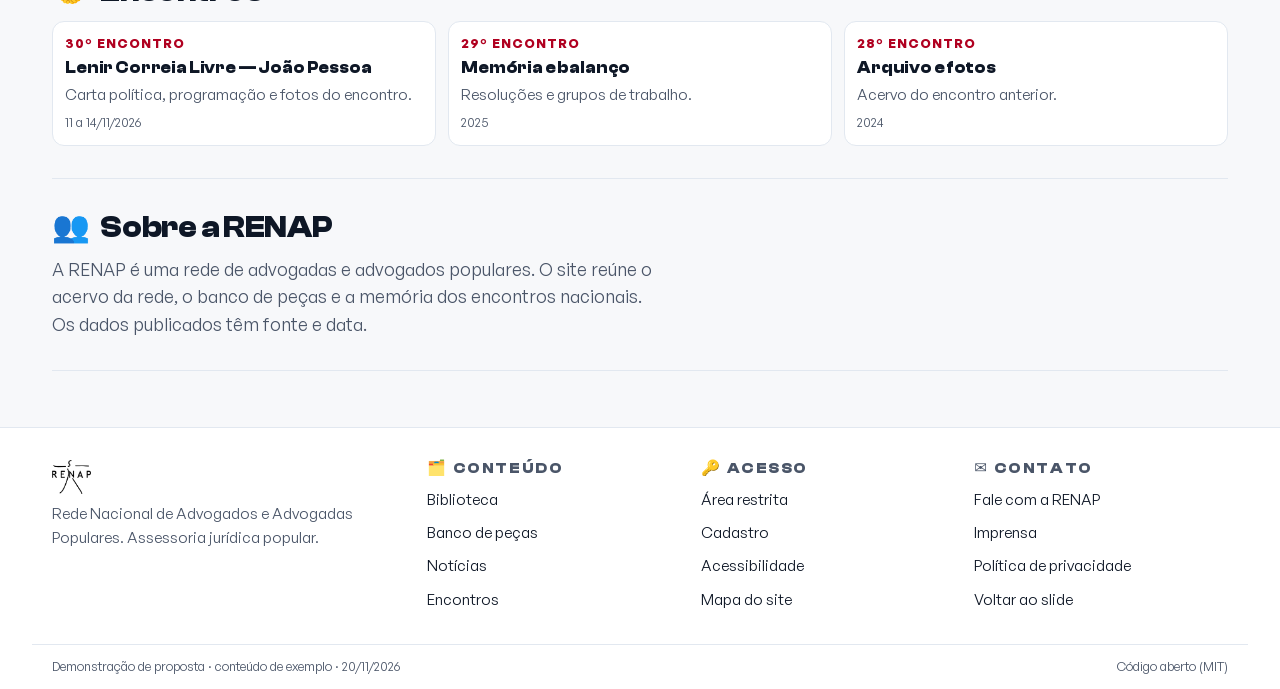
==== commit dd3295ac: "PDF curto, interativos viram link e home com tema, voz e rádio PDF - 12 páginas (eram 29): as telas " ====
--- a/proposta-home.html
+++ b/proposta-home.html
@@ -10,8 +10,24 @@
 <link rel="stylesheet" href="temas/temas.css" />
 <link rel="stylesheet" href="temas/renap.css" />
 <link rel="stylesheet" href="componentes/select.css" />
+<link rel="stylesheet" href="componentes/radio.css" />
 
 <style>
+/* Controles novos da demonstração: tema e leitura em voz. */
+.topo__tema { display: inline-flex; align-items: center; }
+.topo__tema select {
+  font: inherit; font-size: .82rem; min-height: 36px;
+  padding: 4px 30px 4px 10px; border-radius: 8px;
+  background: var(--cp-surface); color: var(--cp-text);
+  border: 1px solid var(--cp-border); cursor: pointer;
+}
+#ouvir-pagina { min-height: 36px; font-size: .82rem; padding: 4px 12px; }
+#ouvir-pagina[aria-pressed="true"] { border-color: var(--cp-primary); color: var(--cp-primary); }
+@media (max-width: 760px) {
+  .topo__tema, #ouvir-pagina { display: none; }
+}
+
+
 /* ═══ PROPOSTA DE HOME — demonstração ═════════════════════════════════════
    Por que existe: mostrar em uma página o que a proposta quer dizer com
    navegação, biblioteca, banco de peças e rodapé. Não é o site final.
@@ -222,7 +238,7 @@
 
 <header class="topo">
   <div class="topo__interno">
-    <a class="topo__marca" href="index.html#28">
+    <a class="topo__marca" href="index.html#29">
       <img src="assets/logo-renap-claro.png" alt="RENAP" />
     </a>
     <nav class="topo__links" aria-label="Navegação principal">
@@ -239,7 +255,22 @@
         <input id="busca" type="search" placeholder="Buscar documento, peça ou notícia" />
         <button type="submit">Buscar</button>
       </form>
-      <a class="botao secundario" href="index.html#28">← Voltar ao slide</a>
+      <label class="topo__tema">
+        <span class="pular">Tema</span>
+        <select id="tema-home" aria-label="Tema de cores">
+          <option value="pequi">Pequi</option>
+          <option value="brasil">Brasil</option>
+          <option value="light">Claro</option>
+          <option value="dark">Escuro</option>
+          <option value="high-contrast">Alto contraste</option>
+          <option value="cerrado">Cerrado</option>
+          <option value="mata-atlantica">Mata Atlântica</option>
+          <option value="caatinga">Caatinga</option>
+          <option value="pantanal">Pantanal</option>
+        </select>
+      </label>
+      <button class="botao secundario" type="button" id="ouvir-pagina" aria-pressed="false">🔊 Ouvir</button>
+      <a class="botao secundario" href="index.html#29">← Voltar ao slide</a>
       <button class="topo__menu" type="button" data-menu aria-expanded="false" aria-controls="gaveta">☰</button>
     </div>
   </div>
@@ -387,7 +418,7 @@
         <li><a href="#">Fale com a RENAP</a></li>
         <li><a href="#">Imprensa</a></li>
         <li><a href="#">Política de privacidade</a></li>
-        <li><a href="index.html#28">Voltar ao slide</a></li>
+        <li><a href="index.html#29">Voltar ao slide</a></li>
       </ul>
     </div>
   </div>
@@ -410,6 +441,116 @@
     });
   }
 })();
+
+  /* Dicas nos itens: cada link e botão diz o que faz e para onde leva. */
+  (function dicasNosItens() {
+    var telas = [].slice.call(document.querySelectorAll('.tela'));
+    function limpo(s) { return (s || '').replace(/\s+/g, ' ').trim(); }
+    function nomeDaTela(n) {
+      var alvo = telas[Number(n) - 1];
+      return alvo ? (alvo.getAttribute('aria-label') || '') : '';
+    }
+    function dicaDeLink(a) {
+      var bruto = a.getAttribute('href') || '';
+      if (bruto === '#') { return 'Amostra do componente: ainda sem destino'; }
+      if (bruto.charAt(0) === '#') {
+        var alvo = bruto.slice(1);
+        if (/^\d+$/.test(alvo)) { return 'Ir para a tela ' + alvo + ' · ' + nomeDaTela(alvo); }
+        var texto = limpo(a.textContent);
+        return texto ? 'Ir para “' + texto + '”' : 'Ir para o bloco ' + alvo;
+      }
+      var interno = bruto.match(/^[\w-]+\.html#(\d+)$/);
+      if (interno) { return 'Voltar ao slide ' + interno[1] + ' da proposta'; }
+      if (/^https?:/i.test(bruto)) {
+        var host = bruto.replace(/^https?:\/\//i, '').split('/')[0].replace(/^www\./, '');
+        return 'Abrir ' + host + ' · nova aba';
+      }
+      return 'Abrir ' + bruto;
+    }
+    [].forEach.call(document.querySelectorAll('a[href], button'), function (el) {
+      if (el.hasAttribute('data-dica')) { return; }
+      var dica = el.tagName === 'A'
+        ? dicaDeLink(el)
+        : (limpo(el.getAttribute('aria-label')) || limpo(el.textContent));
+      if (!dica) { return; }
+      el.setAttribute('data-dica', dica);
+      if (el.getBoundingClientRect().top < 120) { el.setAttribute('data-dica-baixo', ''); }
+    });
+  })();
+
+
+  /* Tema, leitura em voz e rádio nesta página de demonstração. */
+  (function () {
+    var raiz = document.documentElement;
+    var seletor = document.getElementById("tema-home");
+    var guardado = localStorage.getItem("renap-tema");
+    if (guardado) { raiz.dataset.theme = guardado; }
+    if (seletor) {
+      seletor.value = raiz.dataset.theme || "pequi";
+      seletor.addEventListener("change", function () {
+        raiz.dataset.theme = seletor.value;
+        localStorage.setItem("renap-tema", seletor.value);
+      });
+    }
+
+    var ouvir = document.getElementById("ouvir-pagina");
+    if (ouvir && "speechSynthesis" in window) {
+      var falando = false;
+      ouvir.addEventListener("click", function () {
+        if (falando) {
+          speechSynthesis.cancel();
+          falando = false;
+          ouvir.setAttribute("aria-pressed", "false");
+          ouvir.textContent = "🔊 Ouvir";
+          return;
+        }
+        var texto = (document.querySelector("main") || document.body).innerText.slice(0, 4000);
+        var fala = new SpeechSynthesisUtterance(texto);
+        fala.lang = "pt-BR";
+        fala.onend = function () {
+          falando = false;
+          ouvir.setAttribute("aria-pressed", "false");
+          ouvir.textContent = "🔊 Ouvir";
+        };
+        speechSynthesis.speak(fala);
+        falando = true;
+        ouvir.setAttribute("aria-pressed", "true");
+        ouvir.textContent = "⏹ Parar";
+      });
+    }
+  })();
 </script>
+<div class="radio-flut" data-radio data-aberto="false">
+  <button data-dica="Abrir ou fechar o rádio" class="radio-flut__botao" type="button" data-radio-toggle aria-expanded="false" aria-controls="radio-painel">
+    <span aria-hidden="true">📻</span> Rádio
+  </button>
+  <div class="radio-flut__painel" id="radio-painel">
+    <button class="radio-flut__fechar" type="button" data-radio-fechar aria-label="Fechar o rádio">×</button>
+        <div class="rp__controles">
+          <div class="rp__linha">
+            <button class="rp__tocar" type="button" data-radio-tocar data-tocando="false" aria-label="Tocar rádio">▶</button>
+            <button class="rp__parar" type="button" data-radio-parar aria-label="Parar o rádio" title="Parar o rádio">■</button>
+            <div>
+              <div class="rp__nome" data-radio-nome>Rádio Brasil de Fato<span class="rp__meta" data-radio-meta>toque em ▶ ou escolha outra estação</span></div>
+            </div>
+          </div>
+          <label class="rp__volume">
+            <span>Volume</span>
+            <input type="range" min="0" max="100" value="70" data-radio-volume aria-label="Volume do rádio" />
+          </label>
+          <p class="rp__status" data-radio-status aria-live="polite"></p>
+        </div>
+        <div class="rp__lista-area">
+          <div class="rp__busca">
+            <input type="search" placeholder="Buscar estação, cidade ou UF" data-radio-busca aria-label="Buscar estação" />
+            <span class="rp__contagem" data-radio-contagem></span>
+          </div>
+          <div class="rp__lista" data-radio-lista></div>
+        </div>
+        <audio data-radio-audio preload="none"></audio>
+  </div>
+</div>
+
+<script src="componentes/radio.js?v=5" defer></script>
 </body>
 </html>
--- a/fontes/fontshare.css
+++ b/fontes/fontshare.css
@@ -0,0 +1,147 @@
+/* ═══ FONTES — ARQUIVOS DO PRÓPRIO REPOSITÓRIO ═════════════════════════════
+   Famílias gratuitas, servidas de `fontes/`: Clash Display, General Sans e
+   Satoshi (Fontshare); Fraunces, Space Grotesk e Bricolage Grotesque (Google
+   Fonts). Antes vinham por API; o navegador não aplicava e a página caía na
+   fonte padrão. Servir daqui também tira uma dependência de CDN.
+   ══════════════════════════════════════════════════════════════════════════ */
+
+@font-face {
+  font-family: "Clash Display";
+  src: url("clash-display-400.woff2") format("woff2");
+  font-weight: 400;
+  font-style: normal;
+  font-display: swap;
+}
+@font-face {
+  font-family: "Clash Display";
+  src: url("clash-display-500.woff2") format("woff2");
+  font-weight: 500;
+  font-style: normal;
+  font-display: swap;
+}
+@font-face {
+  font-family: "Clash Display";
+  src: url("clash-display-600.woff2") format("woff2");
+  font-weight: 600;
+  font-style: normal;
+  font-display: swap;
+}
+@font-face {
+  font-family: "Clash Display";
+  src: url("clash-display-700.woff2") format("woff2");
+  font-weight: 700;
+  font-style: normal;
+  font-display: swap;
+}
+
+@font-face {
+  font-family: "General Sans";
+  src: url("general-sans-400.woff2") format("woff2");
+  font-weight: 400;
+  font-style: normal;
+  font-display: swap;
+}
+@font-face {
+  font-family: "General Sans";
+  src: url("general-sans-500.woff2") format("woff2");
+  font-weight: 500;
+  font-style: normal;
+  font-display: swap;
+}
+@font-face {
+  font-family: "General Sans";
+  src: url("general-sans-600.woff2") format("woff2");
+  font-weight: 600;
+  font-style: normal;
+  font-display: swap;
+}
+@font-face {
+  font-family: "General Sans";
+  src: url("general-sans-700.woff2") format("woff2");
+  font-weight: 700;
+  font-style: normal;
+  font-display: swap;
+}
+
+@font-face {
+  font-family: "Satoshi";
+  src: url("satoshi.woff2") format("woff2");
+  font-weight: 300 900;
+  font-style: normal;
+  font-display: swap;
+}
+
+@font-face {
+  font-family: "Fraunces";
+  src: url("fraunces-400.ttf") format("truetype");
+  font-weight: 400;
+  font-style: normal;
+  font-display: swap;
+}
+@font-face {
+  font-family: "Fraunces";
+  src: url("fraunces-700.ttf") format("truetype");
+  font-weight: 700;
+  font-style: normal;
+  font-display: swap;
+}
+
+@font-face {
+  font-family: "Space Grotesk";
+  src: url("space-grotesk-400.ttf") format("truetype");
+  font-weight: 400;
+  font-style: normal;
+  font-display: swap;
+}
+@font-face {
+  font-family: "Space Grotesk";
+  src: url("space-grotesk-700.ttf") format("truetype");
+  font-weight: 700;
+  font-style: normal;
+  font-display: swap;
+}
+
+@font-face {
+  font-family: "Bricolage Grotesque";
+  src: url("bricolage-400.ttf") format("truetype");
+  font-weight: 400;
+  font-style: normal;
+  font-display: swap;
+}
+@font-face {
+  font-family: "Bricolage Grotesque";
+  src: url("bricolage-700.ttf") format("truetype");
+  font-weight: 700;
+  font-style: normal;
+  font-display: swap;
+}
+
+:root {
+  --font-display: "Clash Display", "General Sans", system-ui, sans-serif;
+  --font-body: "General Sans", system-ui, -apple-system, "Segoe UI", Roboto, sans-serif;
+  --font-tabular: "General Sans", ui-monospace, "SFMono-Regular", monospace;
+}
+
+body {
+  font-family: var(--font-body);
+  font-feature-settings: "ss01" 1;
+}
+
+h1,
+h2,
+h3,
+h4,
+.font-display,
+.topo__marca,
+.numero .valor {
+  font-family: var(--font-display);
+  letter-spacing: -0.01em;
+}
+
+code,
+pre,
+.tabela td,
+.tabela th,
+.contador {
+  font-variant-numeric: tabular-nums;
+}
--- a/temas/renap.css
+++ b/temas/renap.css
@@ -52,3 +52,14 @@
   --cp-alert: #ff9d7a;
   --cp-focus: #ffd700;
 }
+
+/* Fotografia de fundo: no tema claro e no alto contraste o véu muda.
+   Sem isto, a foto desaparece sob o papel branco. */
+[data-theme=light] {
+  --fundo-op: .55;
+  --veu-1: 80%;
+  --veu-2: 62%;
+  --veu-3: 44%;
+}
+/* Alto contraste não tem enfeite: a foto sai de cena. */
+[data-theme=high-contrast] { --fundo-op: 0; }
--- a/componentes/radio.css
+++ b/componentes/radio.css
@@ -0,0 +1,144 @@
+/* Rádio: casca flutuante e painel. Usado no deck e na home. */
+
+.rp__controles {
+  position: sticky; top: 8px; z-index: 2;
+  border: 1px solid var(--cp-border); border-radius: 12px;
+  background: var(--cp-surface-2); padding: var(--e3);
+  display: grid; gap: var(--e2);
+}
+
+.rp__linha { display: flex; align-items: center; gap: var(--e2); }
+
+.rp__tocar {
+  width: 52px; height: 52px; flex: 0 0 auto; border-radius: 50%;
+  border: 0; background: var(--cp-primary); color: var(--cp-primary-ink);
+  font-size: 1.1rem; cursor: pointer; display: grid; place-items: center;
+}
+
+.rp__tocar:hover { filter: brightness(1.07); }
+
+.rp__parar {
+  width: 40px; height: 40px; flex: 0 0 auto; border-radius: 50%;
+  border: 1px solid var(--cp-border); background: var(--cp-surface); color: var(--cp-text);
+  font-size: .8rem; cursor: pointer; display: grid; place-items: center;
+}
+
+.rp__parar:hover { border-color: var(--cp-primary); color: var(--cp-primary); }
+
+.rp__nome { font-weight: 700; font-size: var(--t-peq); line-height: 1.25; }
+
+.rp__meta { display: block; font-weight: 400; font-size: var(--t-min); color: var(--cp-text-soft); }
+
+.rp__volume { display: flex; align-items: center; gap: var(--e2); font-size: var(--t-min); color: var(--cp-text-soft); }
+
+.rp__volume input { flex: 1; accent-color: var(--cp-primary); }
+
+.rp__status { font-size: var(--t-min); color: var(--cp-text-soft); min-height: 1.2em; }
+
+.rp__lista-area {
+  border: 1px solid var(--cp-border); border-radius: 12px;
+  background: var(--cp-surface); overflow: hidden;
+}
+
+.rp__busca { display: flex; gap: var(--e2); align-items: center; padding: var(--e2); border-bottom: 1px solid var(--cp-border); }
+
+.rp__busca input {
+  flex: 1; min-height: 36px; padding: .4rem .6rem;
+  font: inherit; font-size: var(--t-min);
+  color: var(--cp-text); background-color: var(--cp-bg);
+  border: 1px solid var(--cp-border); border-radius: 8px;
+}
+
+.rp__contagem { font-size: var(--t-min); color: var(--cp-text-soft); white-space: nowrap; }
+
+.rp__lista { max-height: 260px; overflow-y: auto; padding: 6px; }
+
+.rp__grupo {
+  font-size: var(--t-min); text-transform: uppercase; letter-spacing: .1em;
+  color: var(--cp-text-soft); margin: var(--e2) var(--e1) 4px;
+}
+
+.rp__item {
+  display: grid; gap: 2px; width: 100%; text-align: left;
+  padding: 8px 10px; border: 0; border-radius: 8px;
+  background: transparent; color: var(--cp-text); cursor: pointer;
+  font: inherit; font-size: var(--t-min);
+}
+
+.rp__item:hover { background: var(--cp-surface-2); }
+
+.rp__item[data-tocando="true"] { background: var(--cp-surface-2); box-shadow: inset 3px 0 0 var(--cp-primary); }
+
+.rp__item-nome { font-weight: 600; }
+
+.rp__item-meta { color: var(--cp-text-soft); }
+
+.rp__vazio { font-size: var(--t-min); color: var(--cp-text-soft); padding: 10px; }
+
+/* ═══ 12. RÁDIO FLUTUANTE ═════════════════════════════════════════════════
+   Como no Controle Popular: um botão fixo no canto que abre o painel.
+   Fica acima das telas e abaixo da barra do topo. */
+.radio-flut {
+  position: fixed; left: 16px; bottom: 84px; z-index: 45;
+  display: flex; flex-direction: column; align-items: flex-start; gap: 8px;
+}
+
+.radio-flut__botao {
+  display: inline-flex; align-items: center; gap: 8px;
+  min-height: 46px; padding: 10px 16px; border-radius: 999px;
+  border: 1px solid var(--cp-border); background: var(--cp-primary);
+  color: var(--cp-primary-ink); font: inherit; font-size: var(--t-peq); font-weight: 700;
+  cursor: pointer; box-shadow: 0 10px 24px rgb(0 0 0 / .28);
+}
+
+.radio-flut__botao:hover { filter: brightness(1.08); }
+
+.radio-flut__painel {
+  position: relative; display: none; width: min(340px, calc(100vw - 32px));
+  border: 1px solid var(--cp-border); border-radius: 16px;
+  background: var(--cp-surface); box-shadow: 0 20px 48px rgb(0 0 0 / .35);
+  overflow: hidden;
+}
+
+.radio-flut[data-aberto="true"] .radio-flut__painel { display: block; }
+
+.radio-flut .rp { display: grid; gap: 0; margin: 0; }
+
+.radio-flut .rp__controles {
+  position: static; border: 0; border-bottom: 1px solid var(--cp-border);
+  border-radius: 0; background: var(--cp-surface-2); padding: var(--e3);
+}
+
+.radio-flut .rp__lista-area { border: 0; border-radius: 0; }
+
+.radio-flut .rp__lista { max-height: min(280px, 46vh); }
+
+/* Cartões translúcidos: vidro leve sobre a foto, sem perder legibilidade. */
+.cartao, .demo, .lab__item, .funcao, .amostra-fonte, .rp__controles, .rp__lista-area {
+  background: color-mix(in srgb, var(--cp-surface) 93%, transparent);
+  backdrop-filter: blur(6px) saturate(1.05);
+  -webkit-backdrop-filter: blur(6px) saturate(1.05);
+  border-color: color-mix(in srgb, var(--cp-border) 55%, transparent);
+}
+
+/* Nas bordas a dica encosta na lateral, sem sair da tela. */
+#seta-esquerda::after, .radio-flut__botao::after { left: 0; transform: translateY(4px); }
+
+#seta-esquerda:hover::after, .radio-flut__botao:hover::after { transform: translateY(0); }
+
+/* Botão de fechar do rádio. */
+.radio-flut__fechar {
+  position: absolute; top: 6px; right: 8px; z-index: 2;
+  width: 30px; height: 30px; border-radius: 8px;
+  border: 0; background: transparent; color: var(--cp-text-soft);
+  font-size: 20px; line-height: 1; cursor: pointer;
+}
+
+.radio-flut__fechar:hover { color: var(--cp-primary); background: var(--cp-surface-2); }
+
+/* Texto longo quebra em vez de empurrar a caixa. */
+.rp__nome, .rp__item-nome, .cartao h3, .funcao__texto b { overflow-wrap: anywhere; }
+
+.rp__volume { flex-wrap: wrap; }
+
+.rp__lista { max-height: min(260px, 42vh); }
